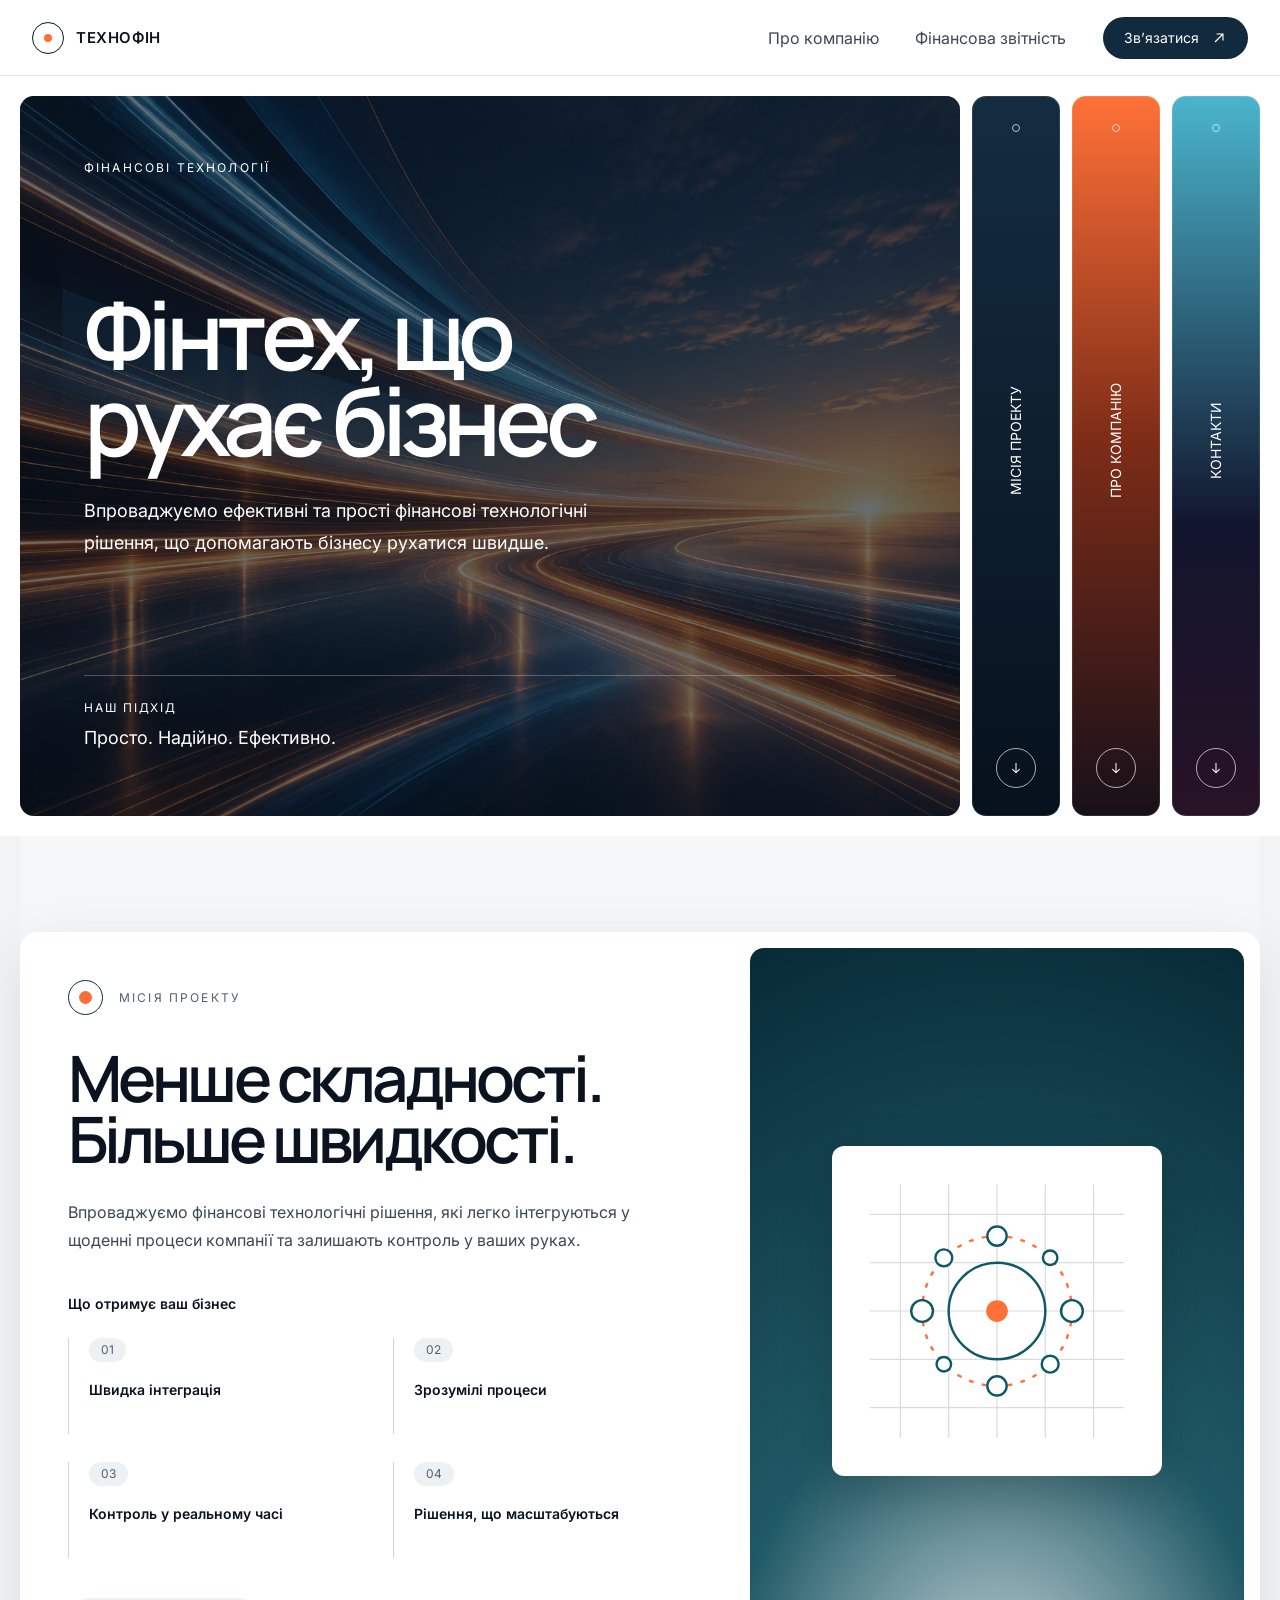
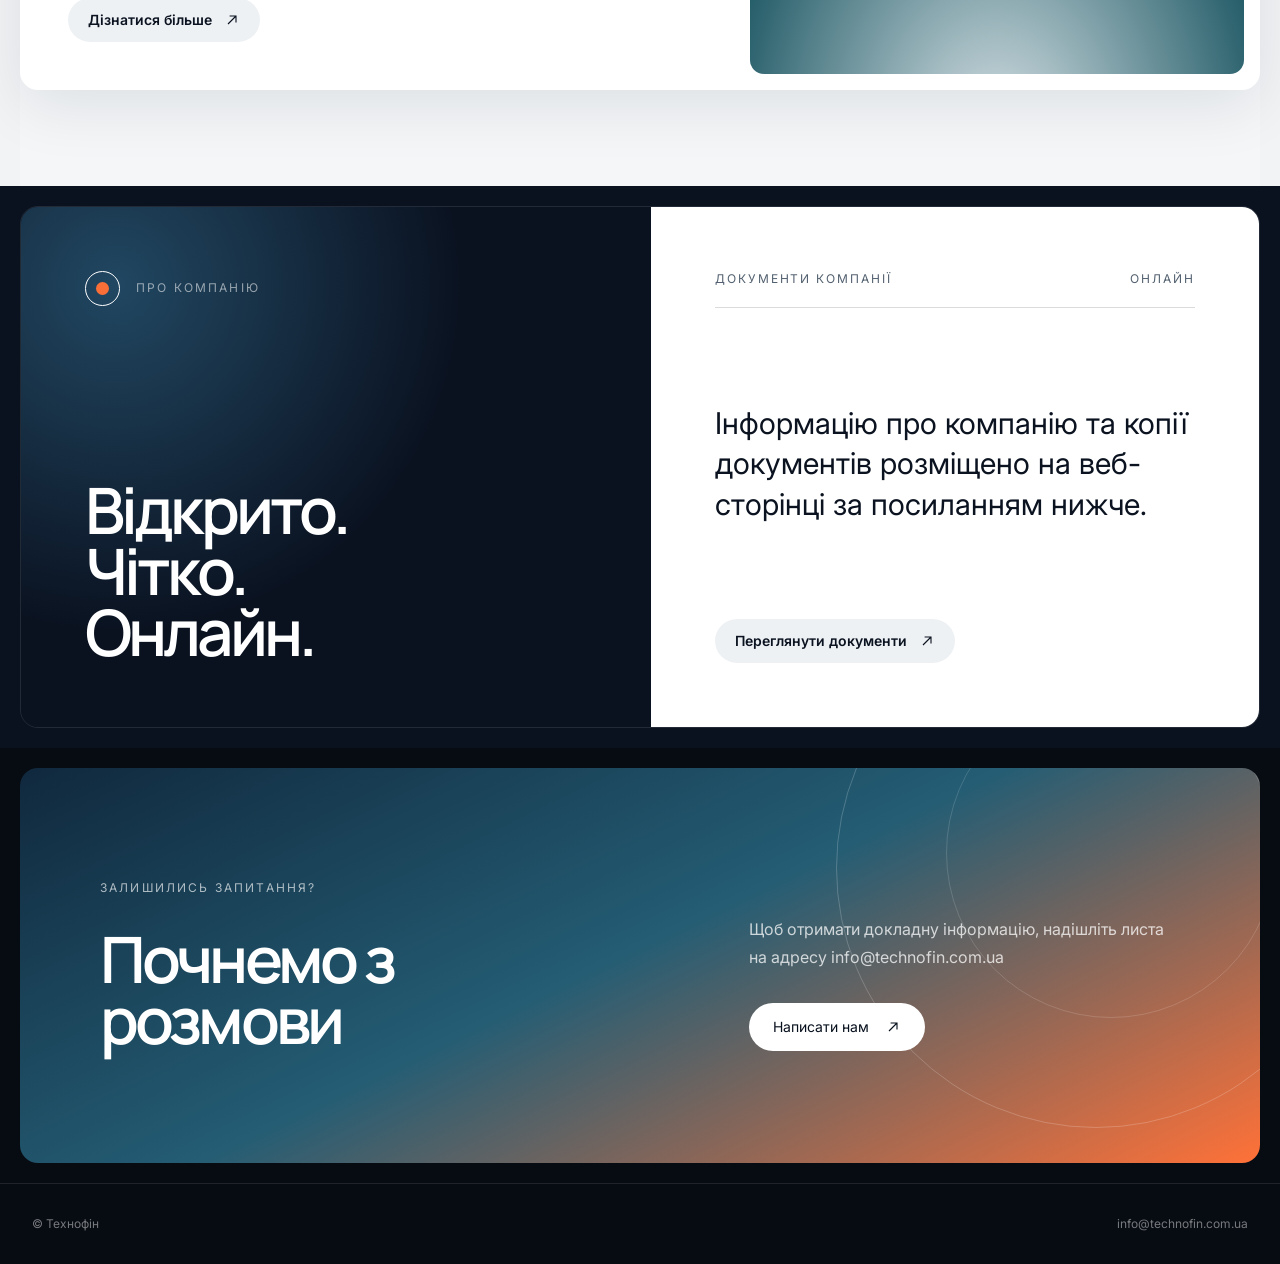
==== index.html @ 07f79537 "Nav links: dark navy and bold on hover without layout shift Co-Authored-By: Claude Opus 5.5 <noreply" ====
<!doctype html>
<html lang="uk">
<head>
<meta charset="utf-8">
<meta name="viewport" content="width=device-width, initial-scale=1">
<title>Технофін</title>
<link rel="preconnect" href="https://fonts.googleapis.com">
<link href="https://fonts.googleapis.com/css2?family=Inter:wght@400;600&family=Manrope:wght@600&display=swap" rel="stylesheet">
<link rel="stylesheet" href="styles.css?v=12">
</head>
<body>

<header class="header">
  <a class="logo" href="#"><img src="assets/logo-mark.svg" alt="">ТЕХНОФІН</a>
  <button class="burger" type="button" aria-label="Відкрити меню" aria-expanded="false" aria-controls="site-nav"><span></span><span></span><span></span></button>
  <nav class="nav" id="site-nav">
    <a href="about.html" data-text="Про компанію">Про компанію</a>
    <a href="reports.html" data-text="Фінансова звітність">Фінансова звітність</a>
    <a class="pill pill--dark" href="#contact">Зв’язатися <img src="assets/arrow-white.svg" alt=""></a>
  </nav>
</header>

<section class="hero">
  <div class="hero-card">
    <img src="assets/hero.png" alt="">
    <div class="hero-card__inner">
      <div class="eyebrow">Фінансові технології</div>
      <div>
        <h1>Фінтех, що<br>рухає бізнес</h1>
        <p class="lead">Впроваджуємо ефективні та прості фінансові технологічні рішення, що допомагають бізнесу рухатися швидше.</p>
      </div>
      <div class="hero-bottom">
        <div>
          <div class="eyebrow">Наш підхід</div>
          <div class="approach">Просто. Надійно. Ефективно.</div>
        </div>
      </div>
    </div>
  </div>
  <a class="rail rail--mission" href="#mission"><img class="ring" src="assets/ring.svg" alt=""><span class="label">МІСІЯ ПРОЕКТУ</span><span class="btn"><img src="assets/arrow-down.svg" alt=""></span></a>
  <a class="rail rail--company" href="#company"><img class="ring" src="assets/ring.svg" alt=""><span class="label">ПРО КОМПАНІЮ</span><span class="btn"><img src="assets/arrow-down.svg" alt=""></span></a>
  <a class="rail rail--contacts" href="#contact"><img class="ring" src="assets/ring.svg" alt=""><span class="label">КОНТАКТИ</span><span class="btn"><img src="assets/arrow-down.svg" alt=""></span></a>
</section>

<section class="mission" id="mission">
  <div class="mission__wrap">
    <div class="mission-card">
      <div class="mission-content">
        <div class="section-label"><img src="assets/label-mission.svg" alt=""><span class="eyebrow">Місія проекту</span></div>
        <h2 class="display">Менше складності.<br>Більше швидкості.</h2>
        <p class="text">Впроваджуємо фінансові технологічні рішення, які легко інтегруються у щоденні процеси компанії та залишають контроль у ваших руках.</p>
        <h3>Що отримує ваш бізнес</h3>
        <div class="benefits">
          <div class="feature"><span class="num">01</span><span class="title">Швидка інтеграція</span></div>
          <div class="feature"><span class="num">02</span><span class="title">Зрозумілі процеси</span></div>
          <div class="feature"><span class="num">03</span><span class="title">Контроль у реальному часі</span></div>
          <div class="feature"><span class="num">04</span><span class="title">Рішення, що масштабуються</span></div>
        </div>
        <a class="pill pill--soft" href="#company">Дізнатися більше <img src="assets/arrow-dark.svg" alt=""></a>
      </div>
      <div class="visual-wrap">
        <div class="visual"><div class="tile"><img src="assets/network.svg" alt=""></div></div>
      </div>
    </div>
  </div>
</section>

<section class="company" id="company">
  <div class="company__box">
    <div class="company__left">
      <div class="section-label"><img src="assets/label-company.svg" alt=""><span class="eyebrow">Про компанію</span></div>
      <h2 class="display">Відкрито.<br>Чітко.<br>Онлайн.</h2>
    </div>
    <div class="company__right">
      <div class="docs-header eyebrow"><span>Документи компанії</span><span>Онлайн</span></div>
      <p class="big">Інформацію про компанію та копії документів розміщено на веб-сторінці за посиланням нижче.</p>
      <a class="pill pill--soft" href="about.html" style="align-self:flex-start">Переглянути документи <img src="assets/arrow-dark.svg" alt=""></a>
    </div>
  </div>
</section>

<section class="contact" id="contact">
  <div class="contact-card">
    <img class="circle circle--520" src="assets/circle-520.svg" alt="">
    <img class="circle circle--330" src="assets/circle-330.svg" alt="">
    <div class="contact-left">
      <div class="eyebrow">Залишились запитання?</div>
      <h2 class="display">Почнемо з<br>розмови</h2>
    </div>
    <div class="contact-right">
      <p>Щоб отримати докладну інформацію, надішліть листа на адресу info@technofin.com.ua</p>
      <a class="pill" href="mailto:info@technofin.com.ua">Написати нам <img src="assets/arrow-light.svg" alt=""></a>
    </div>
  </div>
</section>

<footer class="footer">
  <span>© Технофін</span>
  <a href="mailto:info@technofin.com.ua">info@technofin.com.ua</a>
</footer>

<script src="to-top.js?v=2"></script>
<script src="menu.js"></script>
</body>
</html>
---- styles.css ----
:root {
    --ink: #0b1320;
    --ink-deep: #07101d;
    --muted: #52606f;
    --body: #3d4855;
    --soft: #eef1f4;
    --navy: #122a3d;
  }
  * { box-sizing: border-box; margin: 0; padding: 0; }
  html { scroll-behavior: smooth; }
  @media (prefers-reduced-motion: reduce) { html { scroll-behavior: auto; } }
  body { font-family: 'Inter', sans-serif; color: var(--ink); background: #fff; }
  a { color: inherit; text-decoration: none; }
  img { display: block; }

  .eyebrow { font-size: 12px; line-height: 16px; letter-spacing: 2.16px; text-transform: uppercase; }
  .display { font-family: 'Manrope', sans-serif; font-weight: 600; font-size: 64px; line-height: .96; letter-spacing: -3.84px; }

  /* Pill buttons */
  .pill { display: inline-flex; align-items: center; gap: 16px; padding: 14px 24px; border-radius: 999px; background: #fff; color: var(--ink-deep); font-size: 14px; line-height: 20px; white-space: nowrap; border: 0; cursor: pointer; }
  .pill img { width: 16px; height: 16px; }
  .pill--soft { background: var(--soft); color: var(--ink); font-weight: 600; gap: 12px; padding: 12px 20px; }
  .pill--dark { background: var(--navy); color: #fff; gap: 12px; padding: 10px 20px; border: 1px solid rgba(11,19,32,.2); }

  /* Однакова hover-анімація для всіх кнопок */
  .pill { transition: transform .3s cubic-bezier(.2,.8,.2,1), box-shadow .3s; }
  .pill img { transition: transform .3s cubic-bezier(.2,.8,.2,1); }
  .pill:hover { transform: translateY(-2px); box-shadow: 0 10px 24px rgba(18,42,61,.22); }
  .pill:hover img { transform: translate(3px, -3px); }
  @media (prefers-reduced-motion: reduce) { .pill, .pill img { transition: none; } .pill:hover, .pill:hover img { transform: none; } }

  /* Header */
  .header { height: 76px; display: flex; align-items: center; justify-content: space-between; padding: 0 32px; border-bottom: 1px solid rgba(11,19,32,.1); }
  .logo { display: flex; align-items: center; gap: 12px; font-weight: 600; font-size: 15px; letter-spacing: .6px; }
  .logo img { width: 32px; height: 32px; }
  .nav { display: flex; align-items: center; gap: 32px; font-size: 14px; }
  .header { position: relative; }
  .burger { display: none; width: 44px; height: 44px; margin-right: -10px; border: 0; background: none; cursor: pointer;
    flex-direction: column; align-items: center; justify-content: center; gap: 5px; }
  .burger span { display: block; width: 22px; height: 2px; border-radius: 2px; background: var(--ink); transition: transform .25s, opacity .2s; }
  .header.is-open .burger span:nth-child(1) { transform: translateY(7px) rotate(45deg); }
  .header.is-open .burger span:nth-child(2) { opacity: 0; }
  .header.is-open .burger span:nth-child(3) { transform: translateY(-7px) rotate(-45deg); }
  .nav > a:not(.pill) { font-size: 16px; line-height: 28px; color: var(--body); transition: color .2s; }
  .nav > a:not(.pill):hover { color: var(--navy); font-weight: 600; }
  /* Резервуємо ширину жирного тексту, щоб меню не «стрибало» при наведенні */
  .nav > a[data-text] { display: inline-flex; flex-direction: column; }
  .nav > a[data-text]::after { content: attr(data-text); font-weight: 600; height: 0; overflow: hidden; visibility: hidden; pointer-events: none; }

  /* Hero */
  .hero { display: flex; gap: 12px; padding: 20px; }
  .hero-card { position: relative; flex: 1; height: 720px; border-radius: 14px; overflow: hidden; color: #fff; }
  .hero-card > img { position: absolute; inset: 0; width: 100%; height: 100%; object-fit: cover; }
  .hero-card__inner { position: relative; height: 100%; background: rgba(7,16,29,.6); padding: 64px; display: flex; flex-direction: column; justify-content: space-between; }
  .hero h1 { font-family: 'Manrope', sans-serif; font-weight: 600; font-size: 95px; line-height: .9; letter-spacing: -6.175px; max-width: 780px; margin-bottom: 32px; }
  .hero p.lead { font-size: 18px; line-height: 32px; max-width: 576px; }
  .hero-bottom { display: flex; justify-content: space-between; align-items: flex-end; border-top: 1px solid rgba(255,255,255,.25); padding-top: 24px; }
  .hero-bottom .eyebrow { letter-spacing: 1.92px; margin-bottom: 8px; }
  .hero-bottom .approach { font-size: 18px; line-height: 28px; }

  .rail { width: 88px; height: 720px; flex-shrink: 0; border-radius: 14px; box-shadow: inset 0 0 0 1px rgba(255,255,255,.1); display: flex; flex-direction: column; align-items: center; justify-content: space-between; padding: 28px 0; color: #fff; }
  .rail .ring { width: 8px; height: 8px; }
  .rail .label { writing-mode: vertical-rl; transform: rotate(180deg); font-size: 14px; line-height: 20px; white-space: nowrap; }
  .rail .btn { width: 40px; height: 40px; border-radius: 20px; border: 1px solid rgba(255,255,255,.65); display: flex; align-items: center; justify-content: center; transition: background .3s, border-color .3s, transform .3s; }
  .rail .btn img { width: 16px; height: 16px; transition: filter .3s; }

  /* Rail hover animation */
  .rail { position: relative; overflow: hidden; isolation: isolate;
    transition: transform .4s cubic-bezier(.2,.8,.2,1), box-shadow .4s; }
  .rail::before { content: ""; position: absolute; inset: -40% 0 auto; height: 40%; z-index: -1; pointer-events: none;
    background: linear-gradient(to bottom, transparent, rgba(255,255,255,.18), transparent);
    transform: translateY(0); opacity: 0; }
  .rail .ring { border-radius: 50%; transition: transform .4s, box-shadow .4s; }
  .rail .label { transition: letter-spacing .4s; }
  .rail:hover { transform: translateY(-6px); box-shadow: inset 0 0 0 1px rgba(255,255,255,.25), 0 20px 40px rgba(7,16,29,.25); }
  .rail:hover::before { animation: rail-sheen 1.1s ease-out; }
  .rail:hover .ring { transform: scale(1.4); box-shadow: 0 0 0 4px rgba(255,255,255,.15), 0 0 12px rgba(255,255,255,.6); }
  .rail:hover .label { letter-spacing: 1.2px; }
  .rail:hover .btn { background: #fff; border-color: #fff; transform: scale(1.08); }
  .rail:hover .btn img { filter: invert(1); animation: rail-arrow .9s ease-in-out infinite; }
  @keyframes rail-sheen { 0% { opacity: 1; transform: translateY(0); } 100% { opacity: 0; transform: translateY(350%); } }
  @keyframes rail-arrow { 0%, 100% { transform: translateY(0); } 50% { transform: translateY(3px); } }
  @media (prefers-reduced-motion: reduce) {
    .rail, .rail * { transition: none !important; animation: none !important; }
    .rail:hover { transform: none; }
  }
  .rail--mission { background: linear-gradient(to bottom, #142d40, #07101d); }
  .rail--company { background: linear-gradient(to bottom, #ff7138, #7d2c17 48%, #171019); }
  .rail--contacts { background: linear-gradient(to bottom, #4ab5cd, #11152d 60%, #281226); }

  /* Mission */
  .mission { background: #f1f3f5; padding: 0 20px; }
  .mission__wrap { background: #f4f6f8; padding: 96px 0; }
  .mission-card { display: flex; background: #fff; border-radius: 18px; box-shadow: 0 18px 60px rgba(11,19,32,.09); overflow: hidden; }
  .mission-content { width: 714px; flex-shrink: 0; padding: 48px; }
  .section-label { display: flex; align-items: center; gap: 16px; color: var(--muted); }
  .section-label img { width: 35px; height: 35px; }
  .mission-content .display { margin-top: 32px; max-width: 618px; }
  .mission-content .text { margin-top: 28px; max-width: 618px; font-size: 16px; line-height: 28px; color: var(--body); }
  .mission-content h3 { margin-top: 40px; font-size: 14px; line-height: 20px; font-weight: 600; }
  .benefits { margin-top: 24px; display: grid; grid-template-columns: repeat(2, 293px); gap: 28px 32px; }
  .feature { border-left: 1px solid rgba(11,19,32,.18); padding-left: 20px; min-height: 96px; display: flex; flex-direction: column; gap: 16px; align-items: flex-start; }
  .feature .num { background: var(--soft); border-radius: 999px; padding: 4px 12px; font-size: 12px; line-height: 16px; color: var(--muted); }
  .feature .title { font-size: 14px; line-height: 24px; font-weight: 600; max-width: 220px; }
  .mission-content .pill { margin-top: 40px; }
  .visual-wrap { flex: 1; padding: 16px; display: flex; }
  .visual { flex: 1; min-height: 560px; border-radius: 14px; display: flex; align-items: center; justify-content: center;
    background: radial-gradient(ellipse 132% 119% at 50% 110%, #d9e3e7 0%, #abc1c7 10.75%, #7c9ea6 21.5%, #4e7c86 32.25%, #366a75 37.6%, #1f5965 43%, #13424e 71.5%, #072b36 100%); }
  .tile { width: 330px; height: 330px; padding: 20px; background: #fff; border-radius: 12px; box-shadow: 0 18px 50px rgba(1,18,24,.22); }
  .tile img { width: 290px; height: 290px; }

  /* Company */
  .company { background: #0a1220; padding: 20px; }
  .company__box { display: flex; border: 1px solid rgba(255,255,255,.1); border-radius: 18px; overflow: hidden; }
  .company__left { width: 630px; flex-shrink: 0; height: 520px; padding: 64px; display: flex; flex-direction: column; justify-content: space-between; color: #fff;
    background: radial-gradient(circle 693px at 15% 15%, #214762 0%, #162d41 25%, #101f31 37.5%, #0a1220 50%); }
  .company__left .section-label { color: rgba(255,255,255,.55); }
  .company__right { flex: 1; background: #fff; padding: 64px; display: flex; flex-direction: column; justify-content: space-between; }
  .docs-header { display: flex; justify-content: space-between; padding-bottom: 20px; border-bottom: 1px solid rgba(11,19,32,.15); color: var(--muted); letter-spacing: 1.92px; }
  .company__right p.big { font-size: 30px; line-height: 1.35; max-width: 576px; }
  .docs-link { align-self: flex-start; display: inline-flex; align-items: center; gap: 16px; padding-bottom: 8px; border-bottom: 1px solid var(--ink); font-size: 14px; line-height: 20px; }
  .docs-link img { width: 16px; height: 16px; transition: transform .15s; }
  .docs-link:hover img { transform: translate(2px,-2px); }

  /* Contact */
  .contact { background: #070b12; padding: 20px; }
  .contact-card { position: relative; overflow: hidden; display: flex; gap: 48px; align-items: flex-end; padding: 112px 80px; border-radius: 18px; color: #fff;
    background: linear-gradient(154deg, #10283d 0%, #245d74 48%, #ff7138 100%); }
  .contact-card .circle { position: absolute; pointer-events: none; }
  .circle--520 { width: 520px; height: 520px; right: -96px; top: -160px; }
  .circle--330 { width: 330px; height: 330px; right: -16px; top: -80px; }
  .contact-left { position: relative; flex: 1; display: flex; flex-direction: column; gap: 32px; }
  .contact-left .eyebrow { color: rgba(255,255,255,.65); }
  .contact-right { position: relative; width: 431px; flex-shrink: 0; display: flex; flex-direction: column; gap: 32px; align-items: flex-start; }
  .contact-right p { font-size: 16px; line-height: 28px; color: rgba(255,255,255,.75); }

  /* Footer */
  .footer { background: #070b12; border-top: 1px solid rgba(255,255,255,.1); padding: 32px; display: flex; justify-content: space-between; font-size: 12px; line-height: 16px; color: rgba(255,255,255,.45); }

  /* ---------- Tablet (≤1200px) ---------- */
  @media (max-width: 1200px) {
    .hero h1 { font-size: clamp(48px, 7.5vw, 95px); letter-spacing: -0.065em; }
    .mission-content { width: 55%; }
    .benefits { grid-template-columns: repeat(2, minmax(0, 1fr)); }
    .company__left { width: 45%; }
    .company__right p.big { font-size: 24px; }
    .contact-card { padding: 80px 48px; }
    .contact-right { width: 360px; }
  }

  /* ---------- Small tablet (≤900px) ---------- */
  @media (max-width: 900px) {
    .display { font-size: 48px; letter-spacing: -2.4px; }
    .hero { flex-wrap: wrap; }
    .hero-card { flex-basis: 100%; height: auto; min-height: 600px; }
    .hero-card__inner { padding: 40px; gap: 48px; }
    /* Rails become horizontal tabs under the hero */
    .rail { flex: 1; width: auto; height: 72px; flex-direction: row; padding: 0 20px; }
    .rail .label { writing-mode: horizontal-tb; transform: none; }
    .rail .ring { display: none; }
    .mission-card { flex-direction: column; }
    .mission-content { width: 100%; }
    .visual { min-height: 420px; }
    .company__box { flex-direction: column; }
    .company__left { width: 100%; height: auto; min-height: 360px; padding: 40px; gap: 64px; }
    .company__right { padding: 40px; gap: 40px; }
    .contact-card { flex-direction: column; align-items: flex-start; }
    .contact-right { width: 100%; }
  }

  /* ---------- Phone (≤600px) ---------- */
  @media (max-width: 600px) {
    .header { height: 64px; padding: 0 16px; }

    /* Бургер-меню */
    .burger { display: flex; }
    .nav { position: absolute; top: 100%; left: 0; right: 0; z-index: 60;
      flex-direction: column; align-items: stretch; gap: 0; padding: 8px 16px 20px;
      background: #fff; border-bottom: 1px solid rgba(11,19,32,.1); box-shadow: 0 18px 40px rgba(11,19,32,.12);
      opacity: 0; transform: translateY(-8px); visibility: hidden; pointer-events: none;
      transition: opacity .25s, transform .25s, visibility 0s .25s; }
    .header.is-open .nav { opacity: 1; transform: none; visibility: visible; pointer-events: auto; transition: opacity .25s, transform .25s; }
    .nav > a:not(.pill) { padding: 14px 0; border-bottom: 1px solid rgba(11,19,32,.08); }
    .nav > a.is-active { font-weight: 600; }
    .nav .pill--dark { margin-top: 16px; justify-content: center; padding: 14px 20px; }

    .hero { padding: 12px; gap: 8px; }
    .hero-card { min-height: 560px; }
    .hero-card__inner { padding: 24px; }
    .hero h1 { font-size: 44px; letter-spacing: -2.4px; margin-bottom: 20px; }
    .hero p.lead { font-size: 16px; line-height: 26px; }
    .hero-bottom { flex-direction: column; align-items: flex-start; gap: 20px; }
    .rail { flex-basis: 100%; height: 56px; }
    .rail .btn { width: 32px; height: 32px; }

    .display { font-size: 36px; letter-spacing: -1.6px; }
    .mission { padding: 0 12px; }
    .mission__wrap { padding: 48px 0; }
    .mission-content { padding: 24px; }
    .mission-content .display { margin-top: 24px; }
    .benefits { grid-template-columns: 1fr; gap: 20px; }
    .feature { min-height: 0; }
    .visual-wrap { padding: 12px; }
    .visual { min-height: 320px; }
    .tile { width: 240px; height: 240px; padding: 14px; }
    .tile img { width: 212px; height: 212px; }

    .company, .contact { padding: 12px; }
    .company__left { padding: 24px; min-height: 280px; }
    .company__right { padding: 24px; }
    .company__right p.big { font-size: 20px; }
    .docs-header { letter-spacing: 1.2px; }

    .contact-card { padding: 48px 24px; gap: 32px; }
    .circle--520 { width: 320px; height: 320px; right: -120px; top: -120px; }
    .circle--330 { width: 200px; height: 200px; right: -60px; top: -60px; }

    .footer { padding: 24px 16px; flex-direction: column; gap: 8px; }
  }

  /* Кнопка «Вгору» */
  .to-top { position: fixed; right: 32px; bottom: 96px; z-index: 50; width: 52px; height: 52px; border-radius: 50%; border: 0; cursor: pointer;
    background: #fff; display: flex; align-items: center; justify-content: center;
    box-shadow: 0 10px 24px rgba(7,16,29,.25);
    opacity: 0; transform: translateY(16px); pointer-events: none;
    transition: opacity .3s, transform .3s cubic-bezier(.2,.8,.2,1), box-shadow .3s; }
  .to-top img { width: 18px; height: 18px; transform: rotate(180deg); filter: invert(1); transition: transform .3s cubic-bezier(.2,.8,.2,1); }
  .to-top.is-visible { opacity: 1; transform: translateY(0); pointer-events: auto; }
  .to-top.is-visible:hover { transform: translateY(-2px); box-shadow: 0 14px 30px rgba(7,16,29,.32); }
  .to-top:hover img { transform: rotate(180deg) translateY(3px); }
  @media (max-width: 600px) { .to-top { right: 16px; bottom: 112px; width: 46px; height: 46px; } }
  @media (prefers-reduced-motion: reduce) { .to-top, .to-top img { transition: none; } }
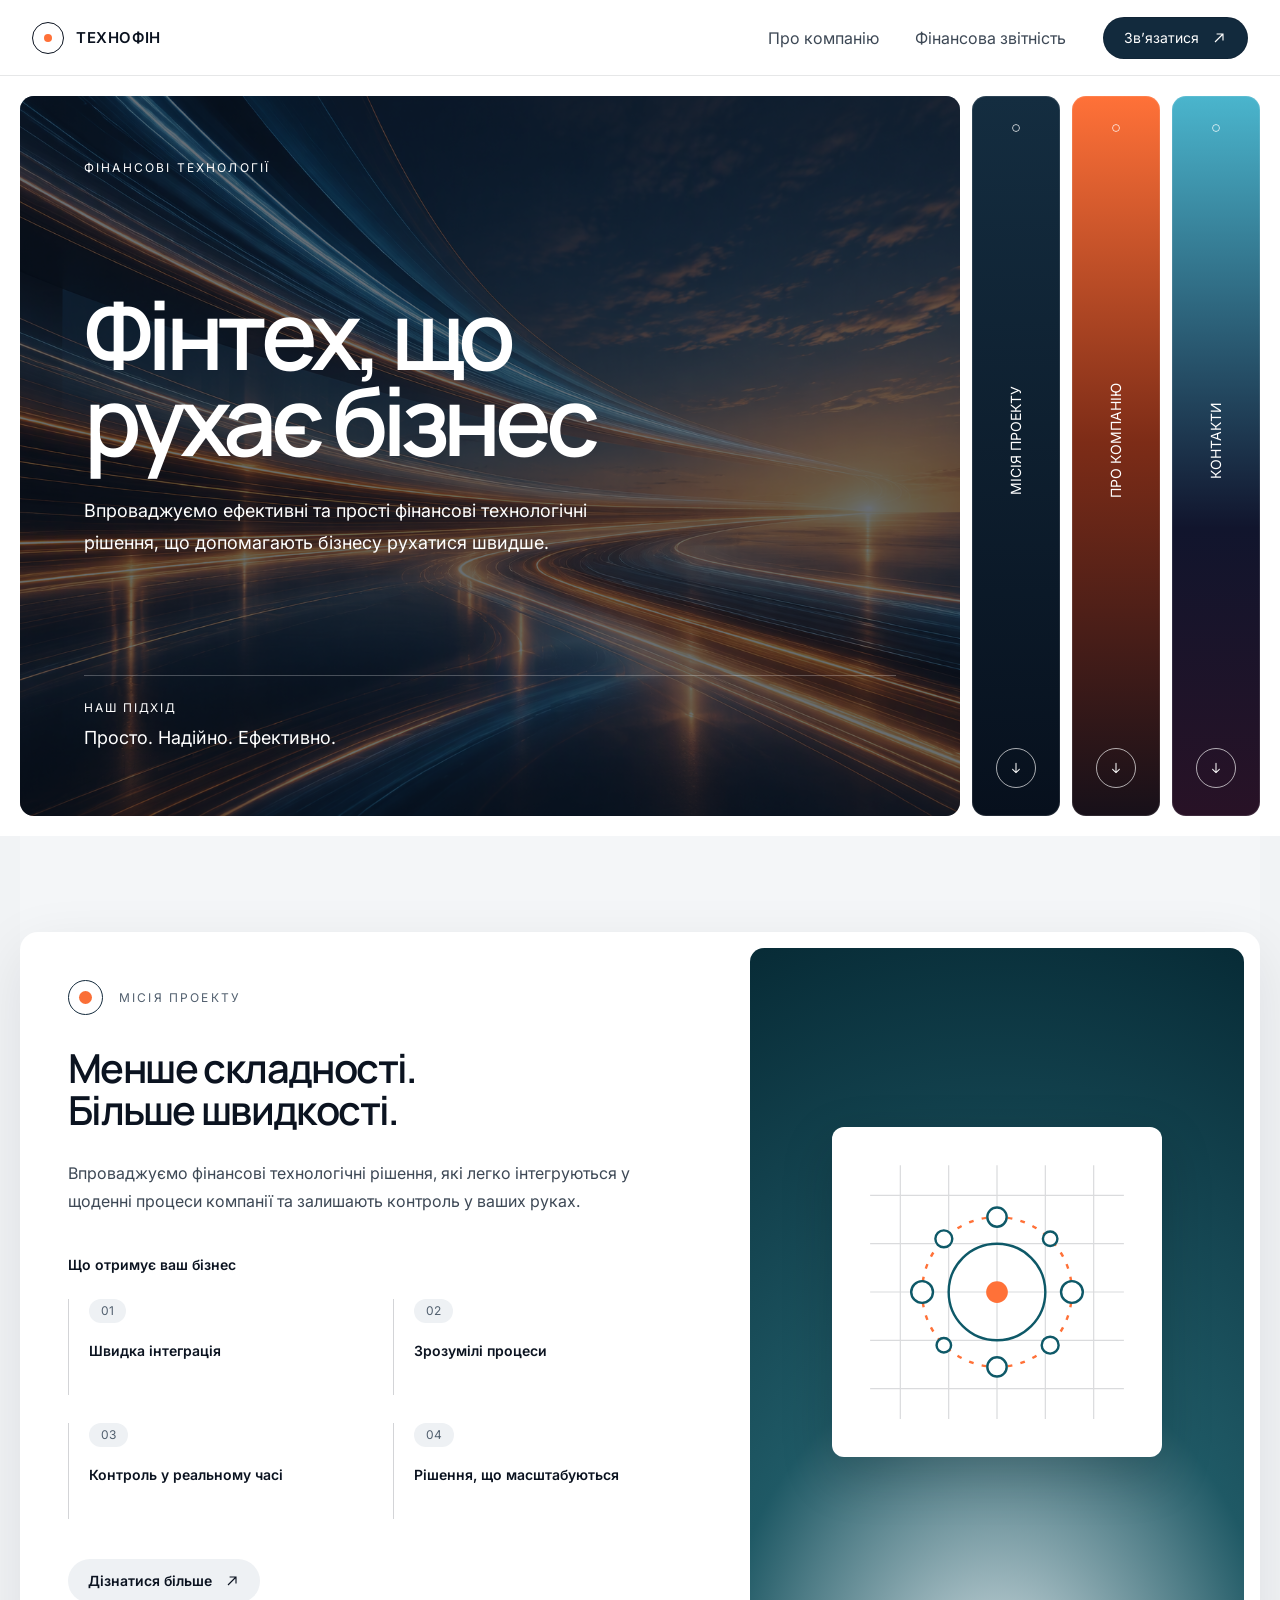
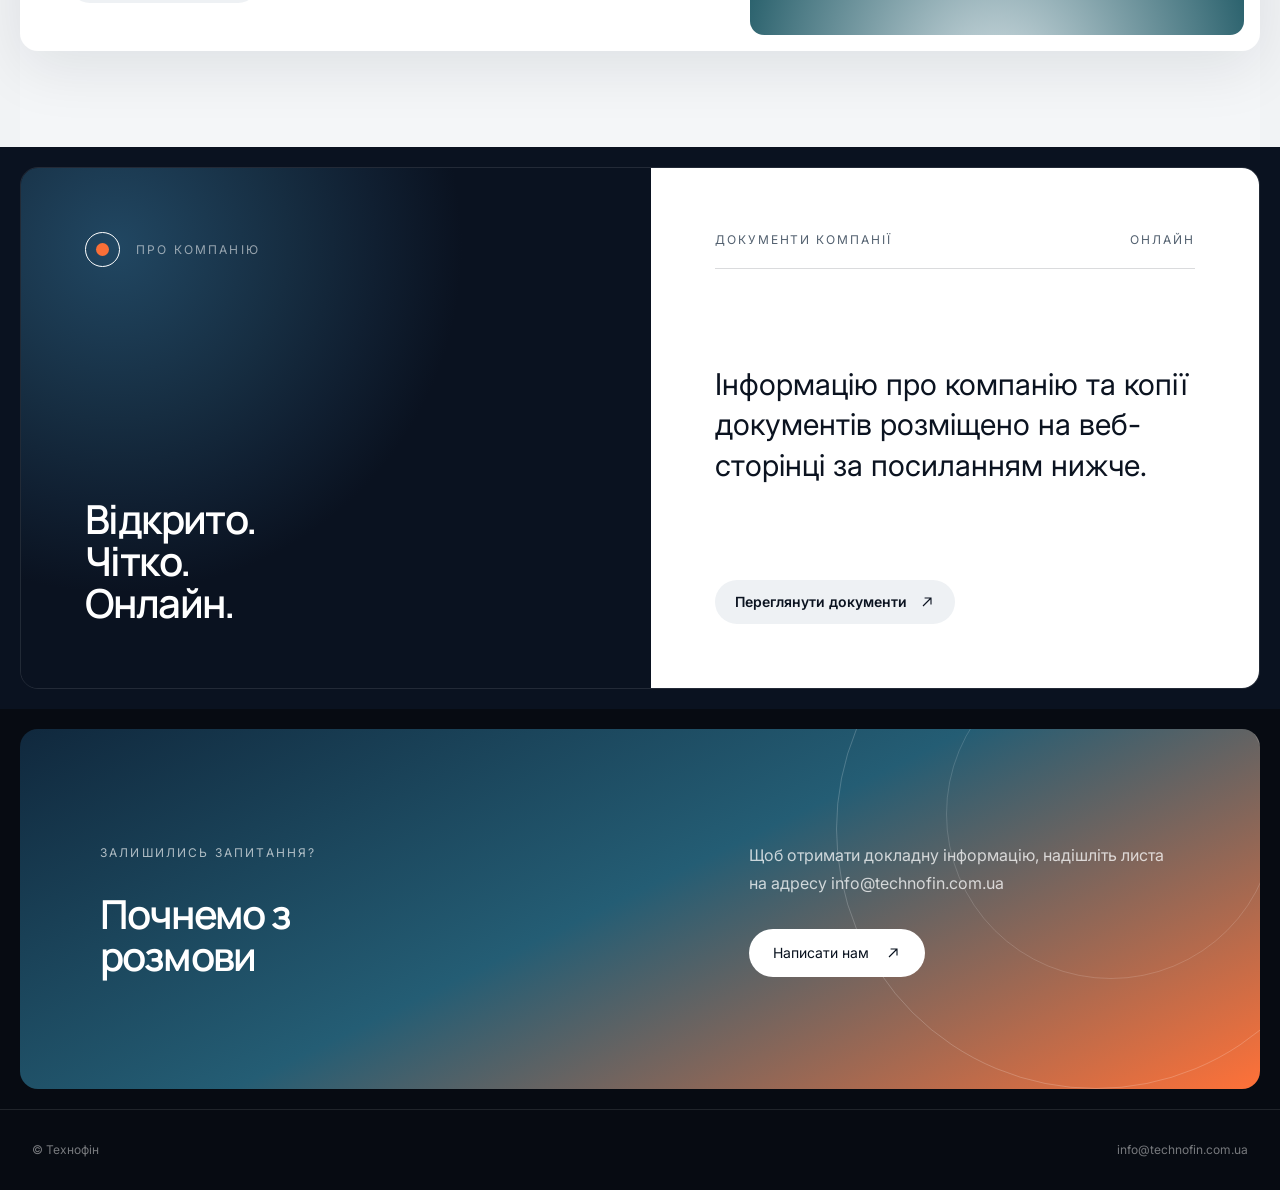
==== commit 472cbd52: "Match secondary headings to About section heading size Co-Authored-By: Claude Opus 5.5 <noreply@anth" ====
--- a/index.html
+++ b/index.html
@@ -6,7 +6,7 @@
 <title>Технофін</title>
 <link rel="preconnect" href="https://fonts.googleapis.com">
 <link href="https://fonts.googleapis.com/css2?family=Inter:wght@400;600&family=Manrope:wght@600&display=swap" rel="stylesheet">
-<link rel="stylesheet" href="styles.css?v=12">
+<link rel="stylesheet" href="styles.css?v=14">
 </head>
 <body>
 
@@ -74,7 +74,7 @@
     <div class="company__right">
       <div class="docs-header eyebrow"><span>Документи компанії</span><span>Онлайн</span></div>
       <p class="big">Інформацію про компанію та копії документів розміщено на веб-сторінці за посиланням нижче.</p>
-      <a class="pill pill--soft" href="about.html" style="align-self:flex-start">Переглянути документи <img src="assets/arrow-dark.svg" alt=""></a>
+      <a class="pill pill--soft" href="about.html#docs" style="align-self:flex-start">Переглянути документи <img src="assets/arrow-dark.svg" alt=""></a>
     </div>
   </div>
 </section>
--- a/styles.css
+++ b/styles.css
@@ -14,7 +14,7 @@
   img { display: block; }
 
   .eyebrow { font-size: 12px; line-height: 16px; letter-spacing: 2.16px; text-transform: uppercase; }
-  .display { font-family: 'Manrope', sans-serif; font-weight: 600; font-size: 64px; line-height: .96; letter-spacing: -3.84px; }
+  .display { font-family: 'Manrope', sans-serif; font-weight: 600; font-size: 40px; line-height: 1.05; letter-spacing: -1.6px; }
 
   /* Pill buttons */
   .pill { display: inline-flex; align-items: center; gap: 16px; padding: 14px 24px; border-radius: 999px; background: #fff; color: var(--ink-deep); font-size: 14px; line-height: 20px; white-space: nowrap; border: 0; cursor: pointer; }
@@ -41,7 +41,7 @@
   .header.is-open .burger span:nth-child(1) { transform: translateY(7px) rotate(45deg); }
   .header.is-open .burger span:nth-child(2) { opacity: 0; }
   .header.is-open .burger span:nth-child(3) { transform: translateY(-7px) rotate(-45deg); }
-  .nav > a:not(.pill) { font-size: 16px; line-height: 28px; color: var(--body); transition: color .2s; }
+  .nav > a:not(.pill) { font-size: 16px; line-height: 28px; color: var(--body); white-space: nowrap; transition: color .2s; }
   .nav > a:not(.pill):hover { color: var(--navy); font-weight: 600; }
   /* Резервуємо ширину жирного тексту, щоб меню не «стрибало» при наведенні */
   .nav > a[data-text] { display: inline-flex; flex-direction: column; }
@@ -150,7 +150,7 @@
 
   /* ---------- Small tablet (≤900px) ---------- */
   @media (max-width: 900px) {
-    .display { font-size: 48px; letter-spacing: -2.4px; }
+    .display { font-size: 40px; letter-spacing: -1.6px; }
     .hero { flex-wrap: wrap; }
     .hero-card { flex-basis: 100%; height: auto; min-height: 600px; }
     .hero-card__inner { padding: 40px; gap: 48px; }
@@ -168,10 +168,8 @@
     .contact-right { width: 100%; }
   }
 
-  /* ---------- Phone (≤600px) ---------- */
-  @media (max-width: 600px) {
-    .header { height: 64px; padding: 0 16px; }
-
+  /* ---------- Бургер-меню (≤900px) ---------- */
+  @media (max-width: 900px) {
     /* Бургер-меню */
     .burger { display: flex; }
     .nav { position: absolute; top: 100%; left: 0; right: 0; z-index: 60;
@@ -183,6 +181,12 @@
     .nav > a:not(.pill) { padding: 14px 0; border-bottom: 1px solid rgba(11,19,32,.08); }
     .nav > a.is-active { font-weight: 600; }
     .nav .pill--dark { margin-top: 16px; justify-content: center; padding: 14px 20px; }
+  }
+
+  /* ---------- Phone (≤600px) ---------- */
+  @media (max-width: 600px) {
+    .header { height: 64px; padding: 0 16px; }
+
 
     .hero { padding: 12px; gap: 8px; }
     .hero-card { min-height: 560px; }
@@ -193,7 +197,7 @@
     .rail { flex-basis: 100%; height: 56px; }
     .rail .btn { width: 32px; height: 32px; }
 
-    .display { font-size: 36px; letter-spacing: -1.6px; }
+    .display { font-size: 28px; letter-spacing: -1px; }
     .mission { padding: 0 12px; }
     .mission__wrap { padding: 48px 0; }
     .mission-content { padding: 24px; }
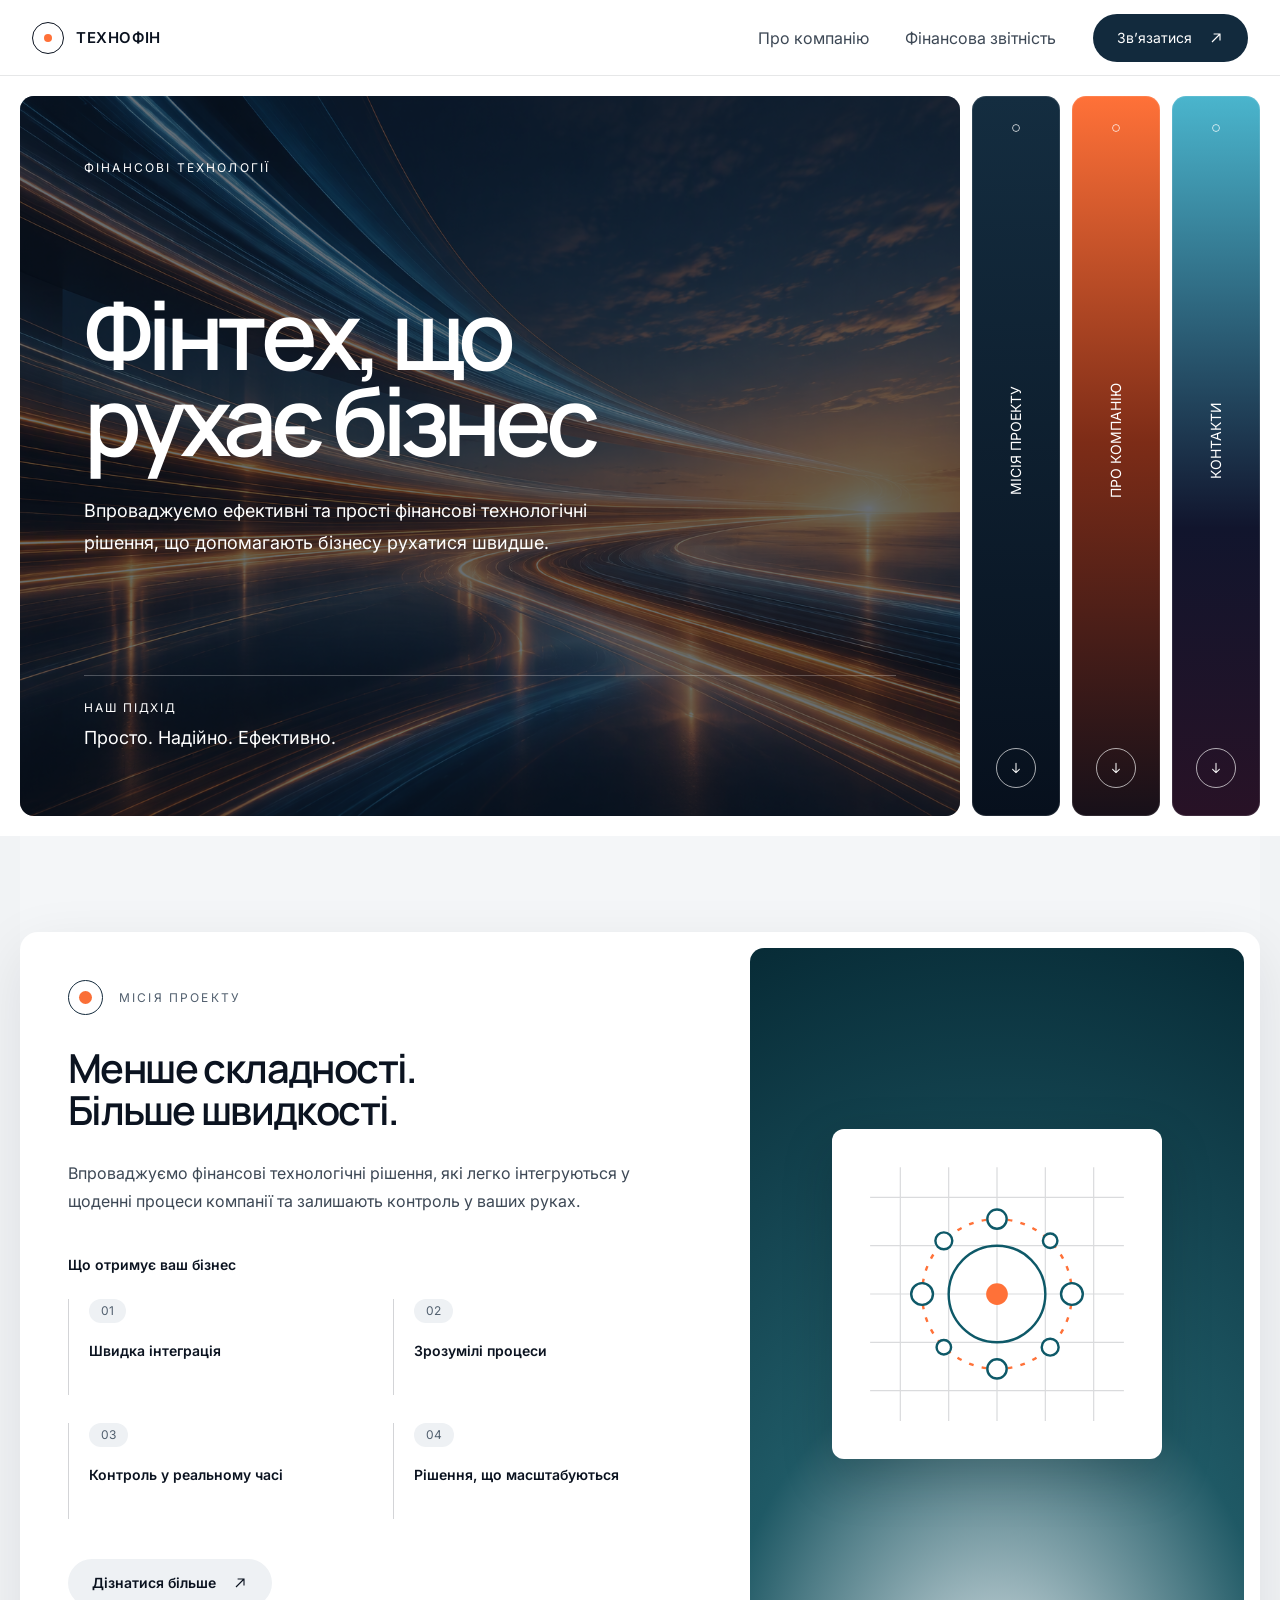
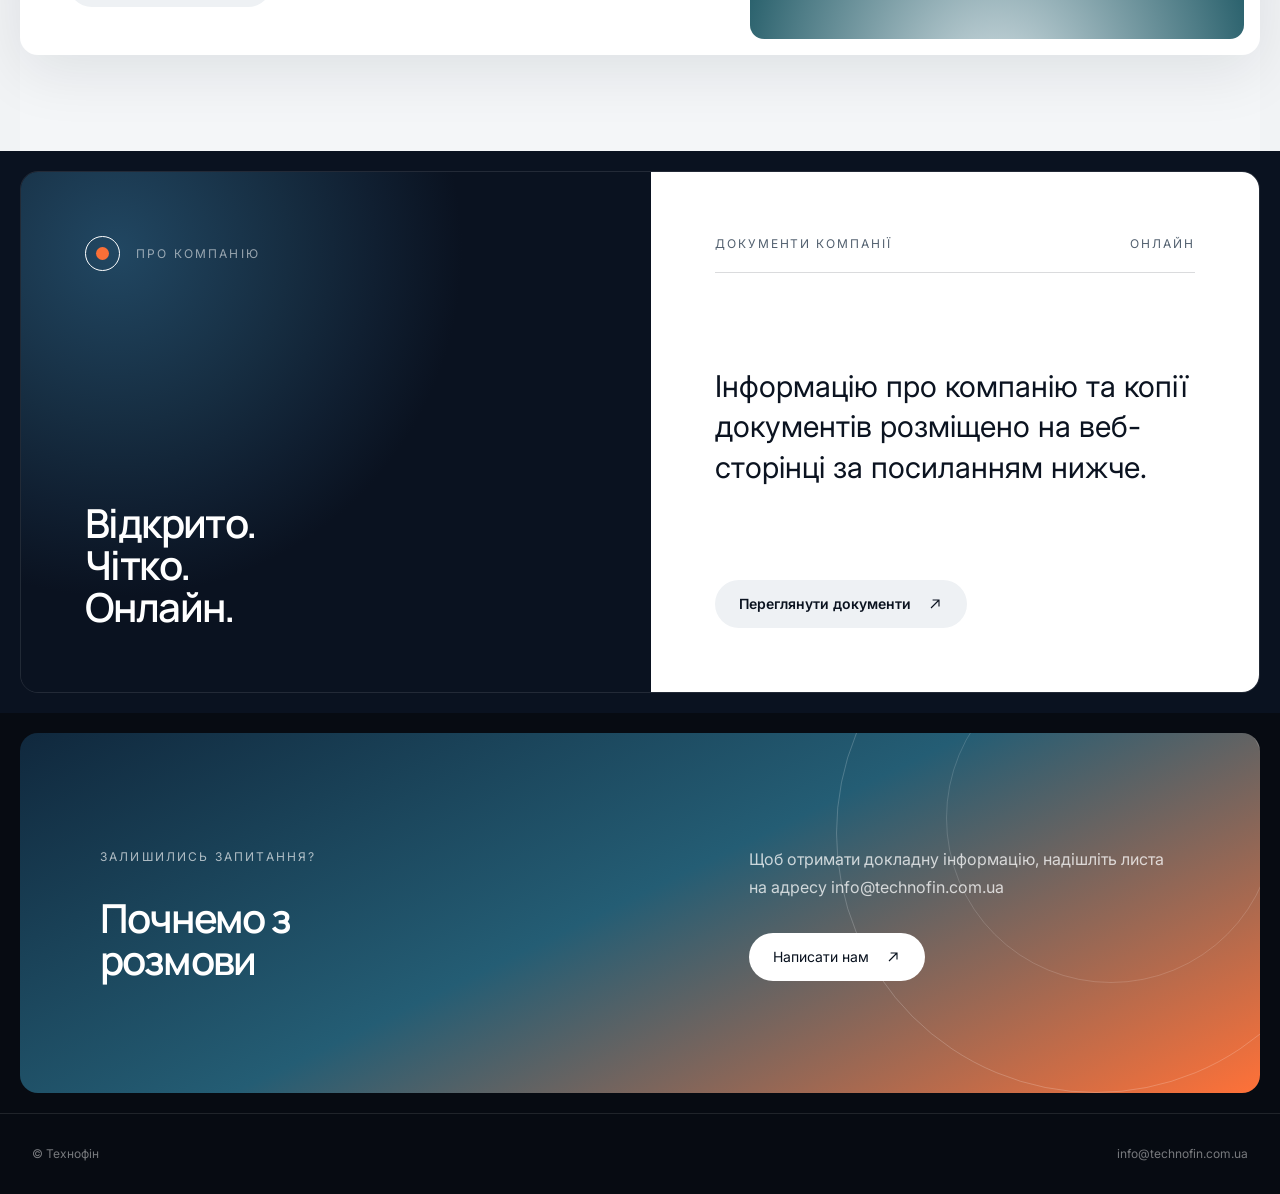
==== commit c185d299: "Make all pill buttons the same size Co-Authored-By: Claude Opus 5.5 <noreply@anthropic.com>" ====
--- a/index.html
+++ b/index.html
@@ -6,7 +6,7 @@
 <title>Технофін</title>
 <link rel="preconnect" href="https://fonts.googleapis.com">
 <link href="https://fonts.googleapis.com/css2?family=Inter:wght@400;600&family=Manrope:wght@600&display=swap" rel="stylesheet">
-<link rel="stylesheet" href="styles.css?v=14">
+<link rel="stylesheet" href="styles.css?v=15">
 </head>
 <body>
 
--- a/styles.css
+++ b/styles.css
@@ -19,8 +19,8 @@
   /* Pill buttons */
   .pill { display: inline-flex; align-items: center; gap: 16px; padding: 14px 24px; border-radius: 999px; background: #fff; color: var(--ink-deep); font-size: 14px; line-height: 20px; white-space: nowrap; border: 0; cursor: pointer; }
   .pill img { width: 16px; height: 16px; }
-  .pill--soft { background: var(--soft); color: var(--ink); font-weight: 600; gap: 12px; padding: 12px 20px; }
-  .pill--dark { background: var(--navy); color: #fff; gap: 12px; padding: 10px 20px; border: 1px solid rgba(11,19,32,.2); }
+  .pill--soft { background: var(--soft); color: var(--ink); font-weight: 600; }
+  .pill--dark { background: var(--navy); color: #fff; }
 
   /* Однакова hover-анімація для всіх кнопок */
   .pill { transition: transform .3s cubic-bezier(.2,.8,.2,1), box-shadow .3s; }
@@ -180,7 +180,7 @@
     .header.is-open .nav { opacity: 1; transform: none; visibility: visible; pointer-events: auto; transition: opacity .25s, transform .25s; }
     .nav > a:not(.pill) { padding: 14px 0; border-bottom: 1px solid rgba(11,19,32,.08); }
     .nav > a.is-active { font-weight: 600; }
-    .nav .pill--dark { margin-top: 16px; justify-content: center; padding: 14px 20px; }
+    .nav .pill--dark { margin-top: 16px; justify-content: center; }
   }
 
   /* ---------- Phone (≤600px) ---------- */
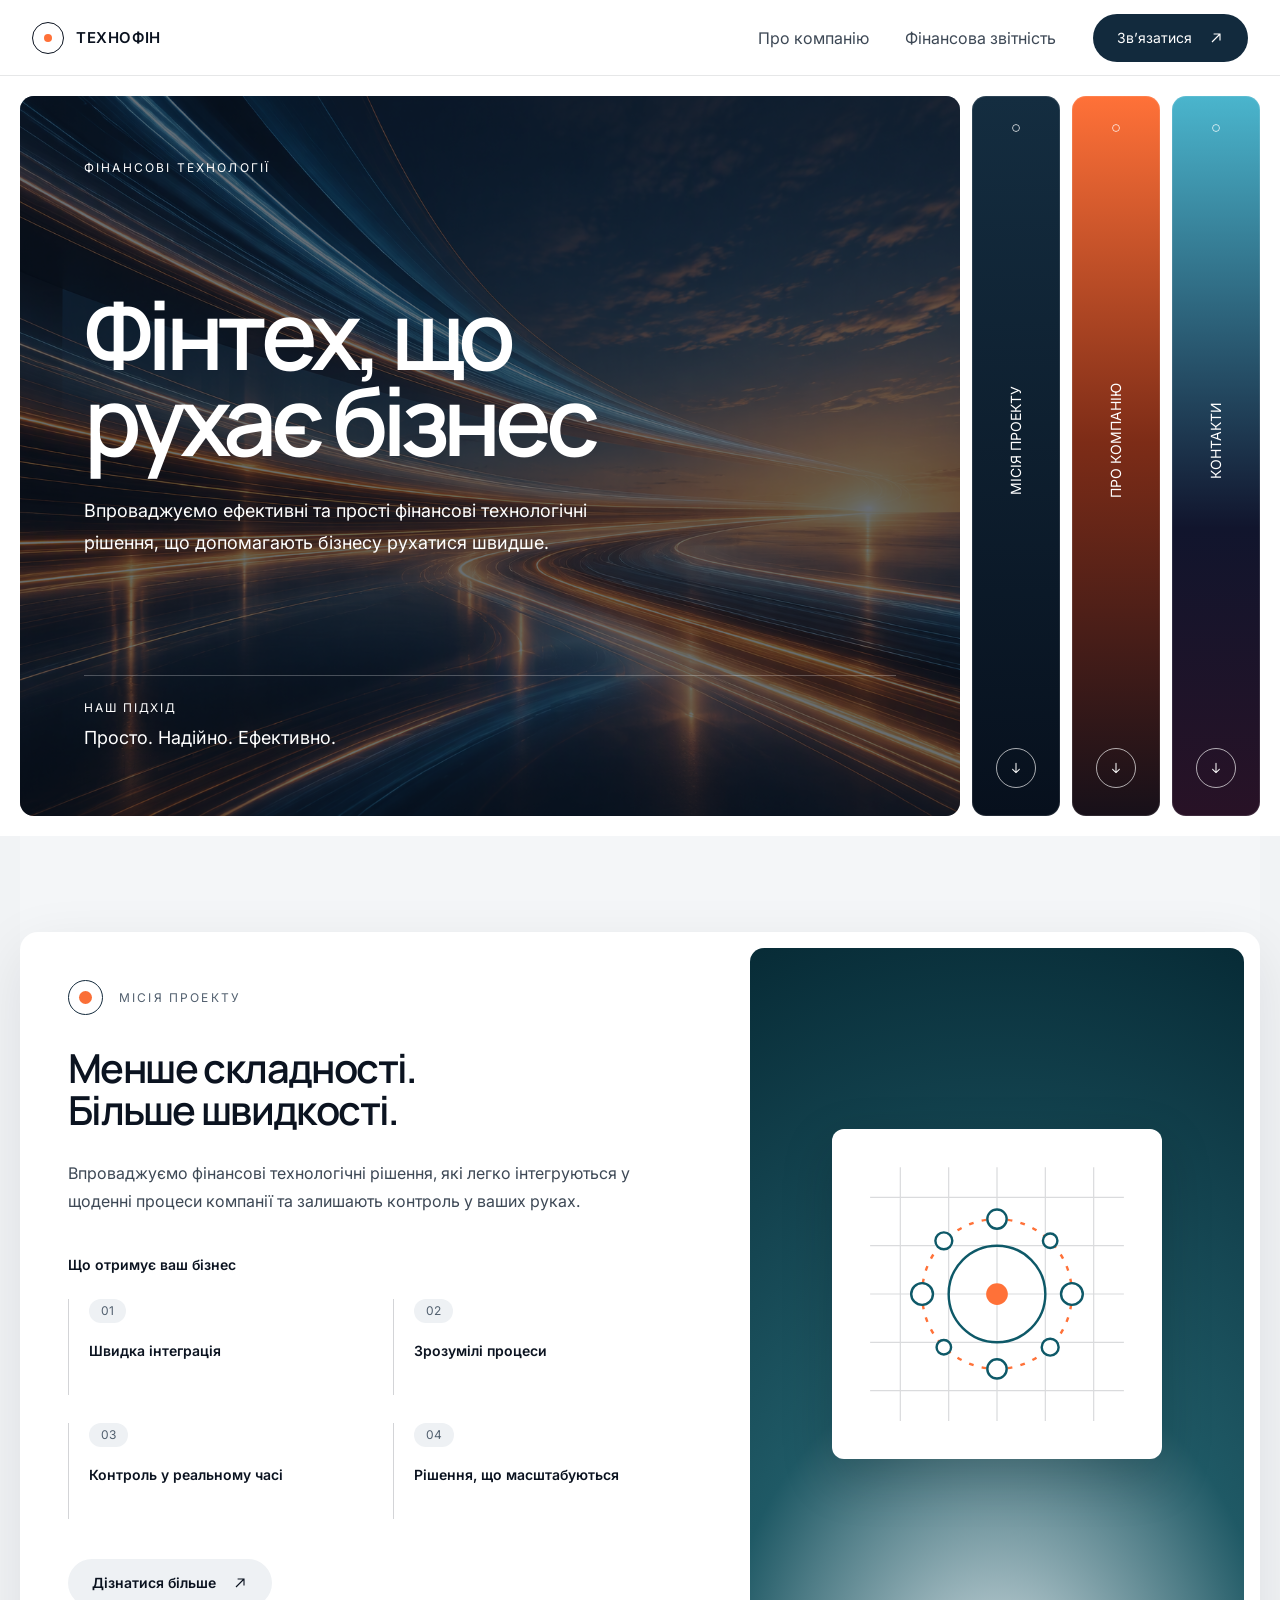
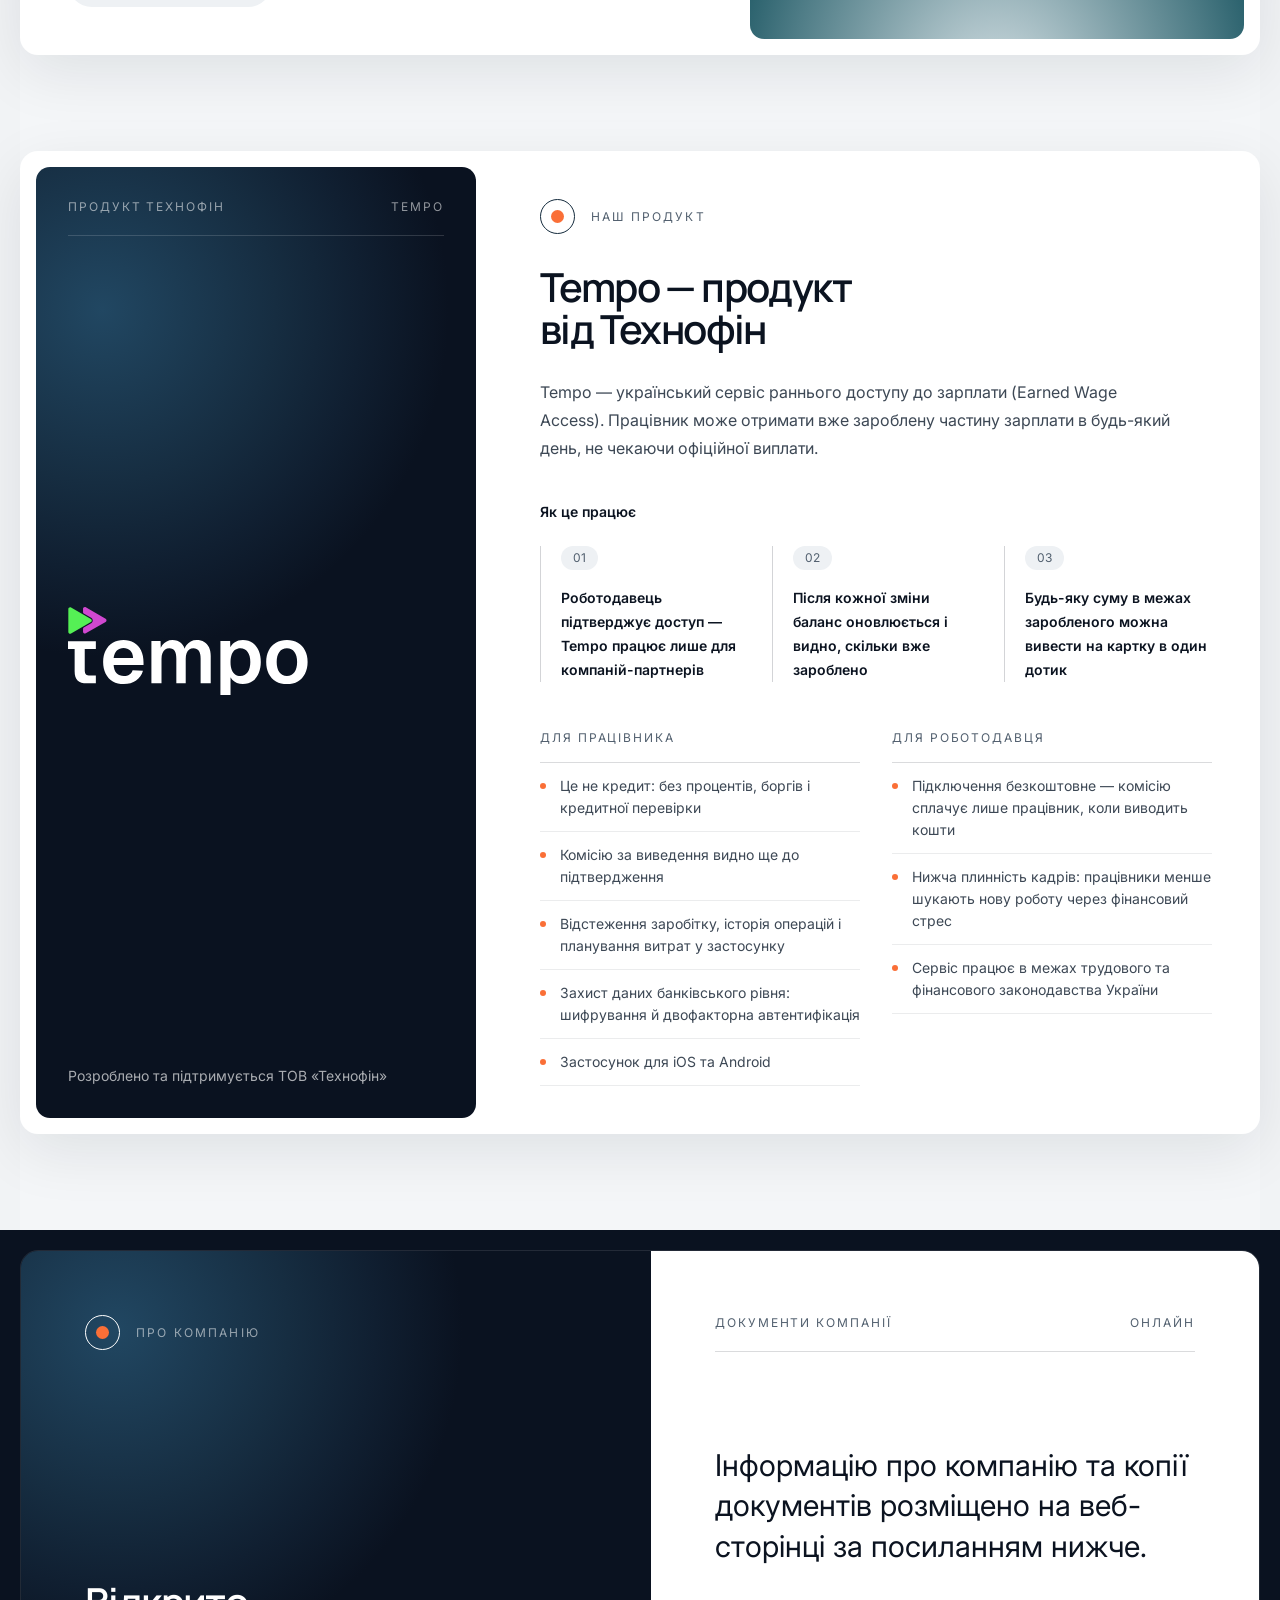
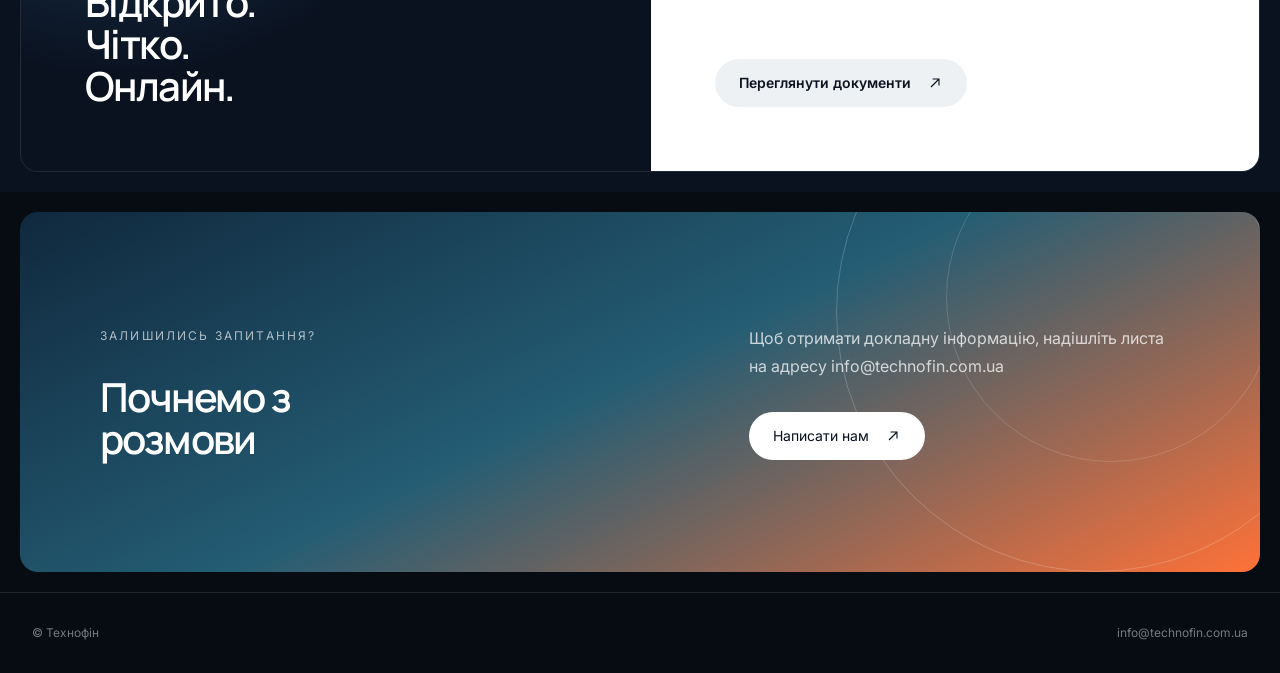
==== commit 32693fc6: "Add «Наш продукт» section with Tempo between Mission and Company Co-Authored-By: Claude Opus 5.5 <no" ====
--- a/index.html
+++ b/index.html
@@ -6,7 +6,7 @@
 <title>Технофін</title>
 <link rel="preconnect" href="https://fonts.googleapis.com">
 <link href="https://fonts.googleapis.com/css2?family=Inter:wght@400;600&family=Manrope:wght@600&display=swap" rel="stylesheet">
-<link rel="stylesheet" href="styles.css?v=15">
+<link rel="stylesheet" href="styles.css?v=18">
 </head>
 <body>
 
@@ -65,6 +65,49 @@
   </div>
 </section>
 
+<section class="product" id="product">
+  <div class="product__wrap">
+    <div class="product-card">
+      <div class="product-visual">
+        <div class="product-visual__top eyebrow"><span>Продукт Технофін</span><span>Tempo</span></div>
+        <img class="product-visual__logo" src="assets/tempo-logo.svg" alt="Tempo">
+        <div class="product-visual__note">Розроблено та підтримується ТОВ «Технофін»</div>
+      </div>
+      <div class="product-content">
+        <div class="section-label"><img src="assets/label-mission.svg" alt=""><span class="eyebrow">Наш продукт</span></div>
+        <h2 class="display">Tempo — продукт<br>від Технофін</h2>
+        <p class="text">Tempo — український сервіс раннього доступу до зарплати (Earned Wage Access). Працівник може отримати вже зароблену частину зарплати в будь-який день, не чекаючи офіційної виплати.</p>
+        <h3>Як це працює</h3>
+        <div class="benefits product-steps">
+          <div class="feature"><span class="num">01</span><span class="title">Роботодавець підтверджує доступ — Tempo працює лише для компаній-партнерів</span></div>
+          <div class="feature"><span class="num">02</span><span class="title">Після кожної зміни баланс оновлюється і видно, скільки вже зароблено</span></div>
+          <div class="feature"><span class="num">03</span><span class="title">Будь-яку суму в межах заробленого можна вивести на картку в один дотик</span></div>
+        </div>
+        <div class="product-audience">
+          <div class="product-audience__col">
+            <div class="product-audience__head eyebrow">Для працівника</div>
+            <ul>
+              <li>Це не кредит: без процентів, боргів і кредитної перевірки</li>
+              <li>Комісію за виведення видно ще до підтвердження</li>
+              <li>Відстеження заробітку, історія операцій і планування витрат у застосунку</li>
+              <li>Захист даних банківського рівня: шифрування й двофакторна автентифікація</li>
+              <li>Застосунок для iOS та Android</li>
+            </ul>
+          </div>
+          <div class="product-audience__col">
+            <div class="product-audience__head eyebrow">Для роботодавця</div>
+            <ul>
+              <li>Підключення безкоштовне — комісію сплачує лише працівник, коли виводить кошти</li>
+              <li>Нижча плинність кадрів: працівники менше шукають нову роботу через фінансовий стрес</li>
+              <li>Сервіс працює в межах трудового та фінансового законодавства України</li>
+            </ul>
+          </div>
+        </div>
+      </div>
+    </div>
+  </div>
+</section>
+
 <section class="company" id="company">
   <div class="company__box">
     <div class="company__left">
--- a/styles.css
+++ b/styles.css
@@ -109,6 +109,29 @@
   .tile { width: 330px; height: 330px; padding: 20px; background: #fff; border-radius: 12px; box-shadow: 0 18px 50px rgba(1,18,24,.22); }
   .tile img { width: 290px; height: 290px; }
 
+  /* Product (Tempo) */
+  .product { background: #f1f3f5; padding: 0 20px; }
+  .product__wrap { background: #f4f6f8; padding: 0 0 96px; }
+  .product-card { display: flex; background: #fff; border-radius: 18px; box-shadow: 0 18px 60px rgba(11,19,32,.09); overflow: hidden; }
+  .product-visual { width: 440px; flex-shrink: 0; margin: 16px; border-radius: 14px; padding: 32px; min-height: 440px;
+    display: flex; flex-direction: column; justify-content: space-between; align-items: flex-start; color: #fff;
+    background: radial-gradient(circle 693px at 15% 15%, #214762 0%, #162d41 25%, #101f31 37.5%, #0a1220 50%); }
+  .product-visual__top { width: 100%; display: flex; justify-content: space-between; padding-bottom: 20px; border-bottom: 1px solid rgba(255,255,255,.15); color: rgba(255,255,255,.55); letter-spacing: 1.92px; }
+  .product-visual__logo { width: 240px; height: auto; }
+  .product-visual__note { font-size: 14px; line-height: 20px; color: rgba(255,255,255,.65); }
+  .product-content { flex: 1; padding: 48px; display: flex; flex-direction: column; justify-content: center; }
+  .product-content .display { margin-top: 32px; }
+  .product-content .text { margin-top: 28px; max-width: 560px; font-size: 16px; line-height: 28px; color: var(--body); }
+  .product-content .text { max-width: 640px; }
+  .product-content h3 { margin-top: 40px; font-size: 14px; line-height: 20px; font-weight: 600; }
+  .product-content .benefits { margin-top: 24px; grid-template-columns: repeat(3, minmax(0, 1fr)); gap: 28px 24px; }
+  .product-steps .title { max-width: none; }
+  .product-audience { margin-top: 48px; display: grid; grid-template-columns: repeat(2, minmax(0, 1fr)); gap: 32px; }
+  .product-audience__head { padding-bottom: 16px; border-bottom: 1px solid rgba(11,19,32,.15); color: var(--muted); letter-spacing: 1.92px; }
+  .product-audience ul { list-style: none; margin: 0; padding: 0; }
+  .product-audience li { position: relative; padding: 12px 0 12px 20px; border-bottom: 1px solid rgba(11,19,32,.08); font-size: 14px; line-height: 22px; color: var(--body); }
+  .product-audience li::before { content: ""; position: absolute; left: 0; top: 20px; width: 6px; height: 6px; border-radius: 50%; background: #FA6F37; }
+
   /* Company */
   .company { background: #0a1220; padding: 20px; }
   .company__box { display: flex; border: 1px solid rgba(255,255,255,.1); border-radius: 18px; overflow: hidden; }
@@ -143,6 +166,8 @@
     .mission-content { width: 55%; }
     .benefits { grid-template-columns: repeat(2, minmax(0, 1fr)); }
     .company__left { width: 45%; }
+    .product-visual { width: 32%; }
+    .product-content { padding: 40px; }
     .company__right p.big { font-size: 24px; }
     .contact-card { padding: 80px 48px; }
     .contact-right { width: 360px; }
@@ -161,6 +186,10 @@
     .mission-card { flex-direction: column; }
     .mission-content { width: 100%; }
     .visual { min-height: 420px; }
+    .product-card { flex-direction: column; }
+    .product-visual { width: auto; min-height: 340px; }
+    .product-content { padding: 40px; }
+    .product-audience { grid-template-columns: 1fr; }
     .company__box { flex-direction: column; }
     .company__left { width: 100%; height: auto; min-height: 360px; padding: 40px; gap: 64px; }
     .company__right { padding: 40px; gap: 40px; }
@@ -209,6 +238,16 @@
     .tile { width: 240px; height: 240px; padding: 14px; }
     .tile img { width: 212px; height: 212px; }
 
+    .product { padding: 0 12px; }
+    .product__wrap { padding: 0 0 48px; }
+    .product-visual { margin: 12px; padding: 24px; min-height: 280px; }
+    .product-visual__logo { width: 180px; }
+    .product-visual__top { letter-spacing: 1.2px; }
+    .product-content { padding: 24px; }
+    .product-content .display { margin-top: 24px; }
+    .product-content .benefits { grid-template-columns: 1fr; gap: 20px; }
+    .product-audience { margin-top: 40px; }
+
     .company, .contact { padding: 12px; }
     .company__left { padding: 24px; min-height: 280px; }
     .company__right { padding: 24px; }
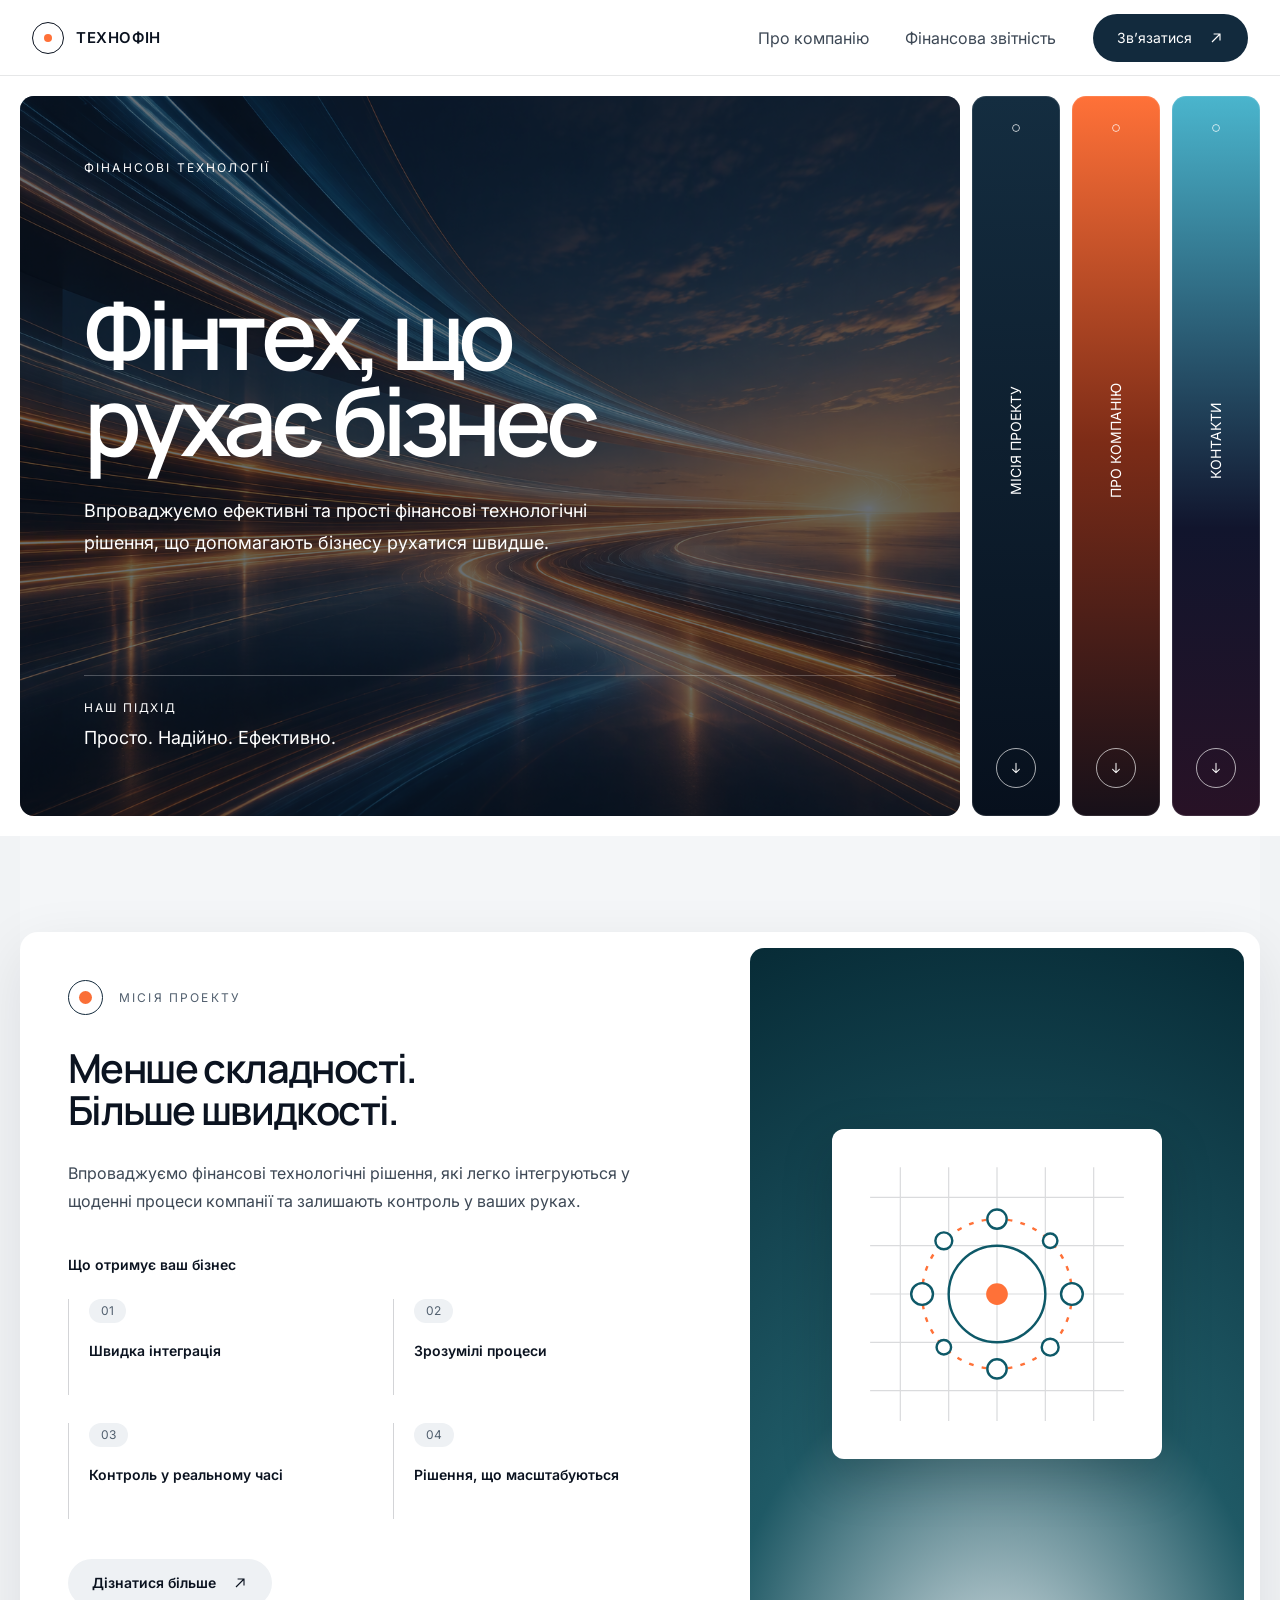
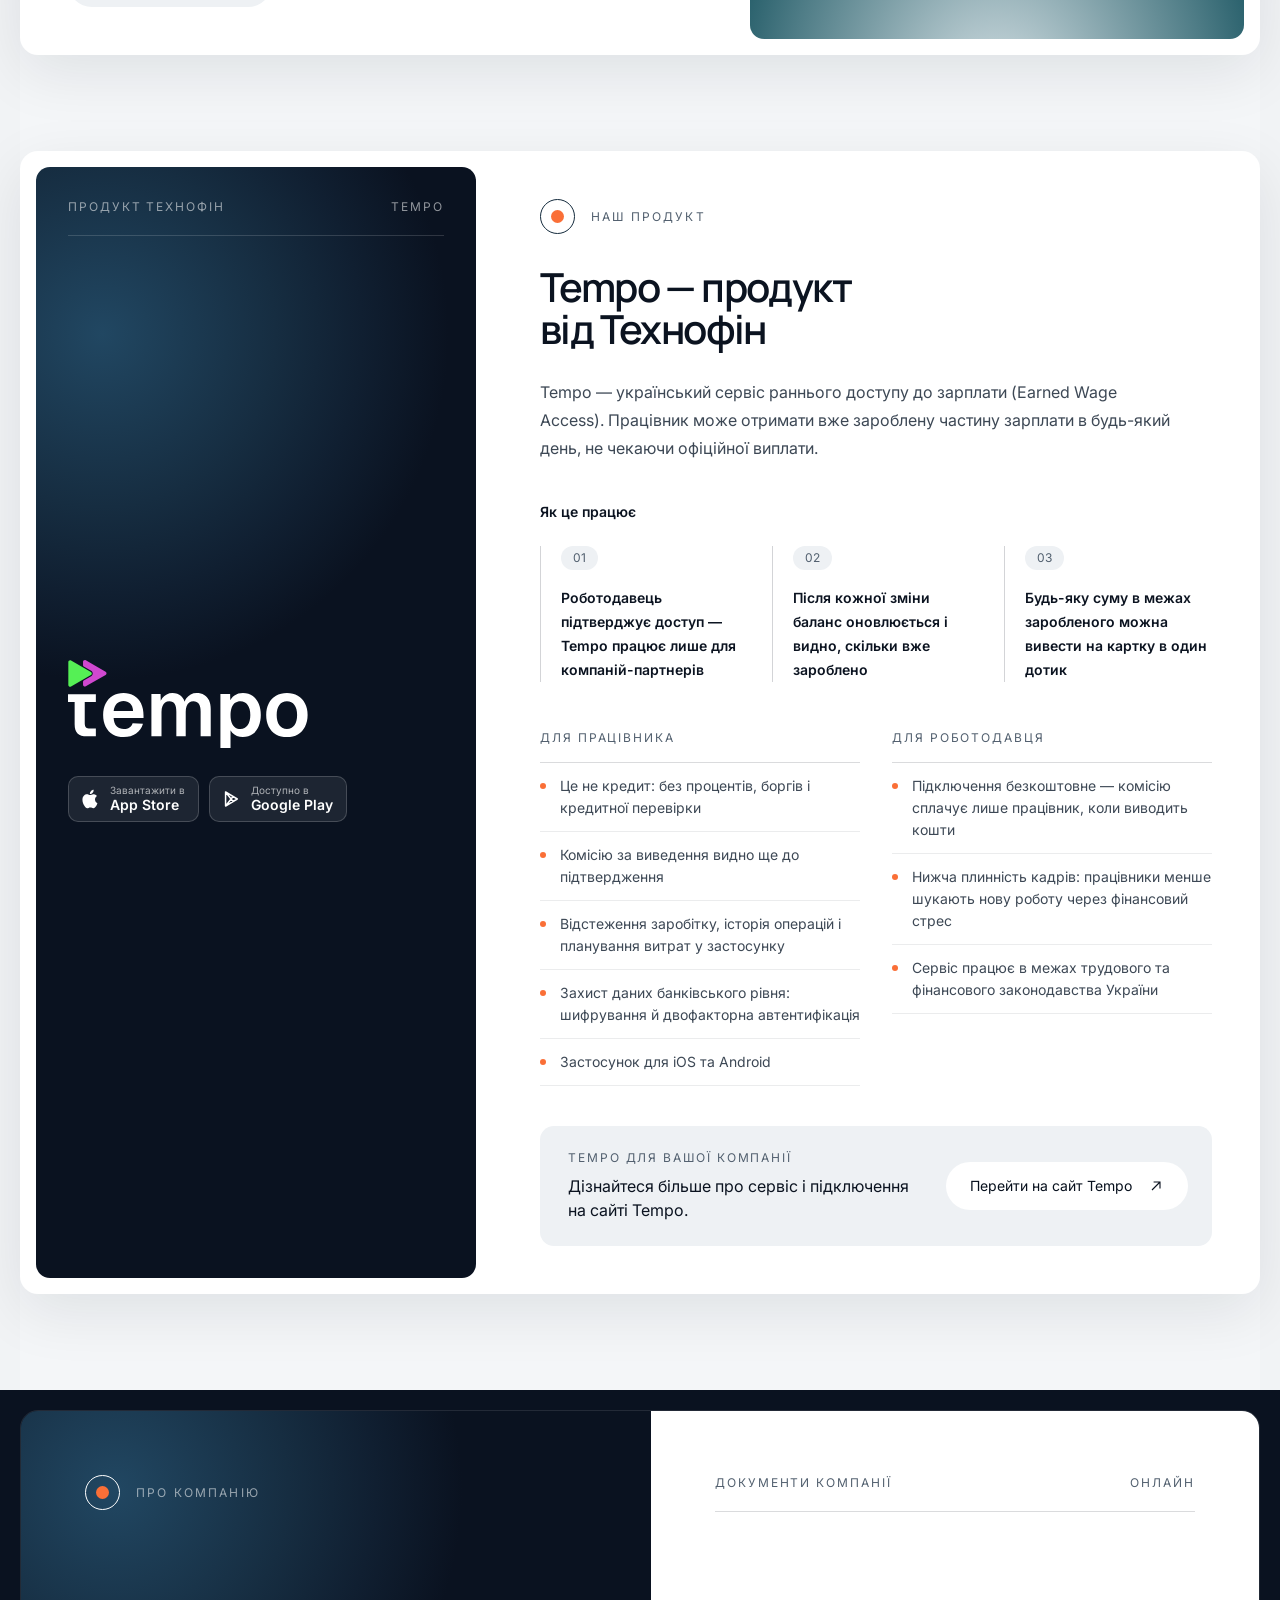
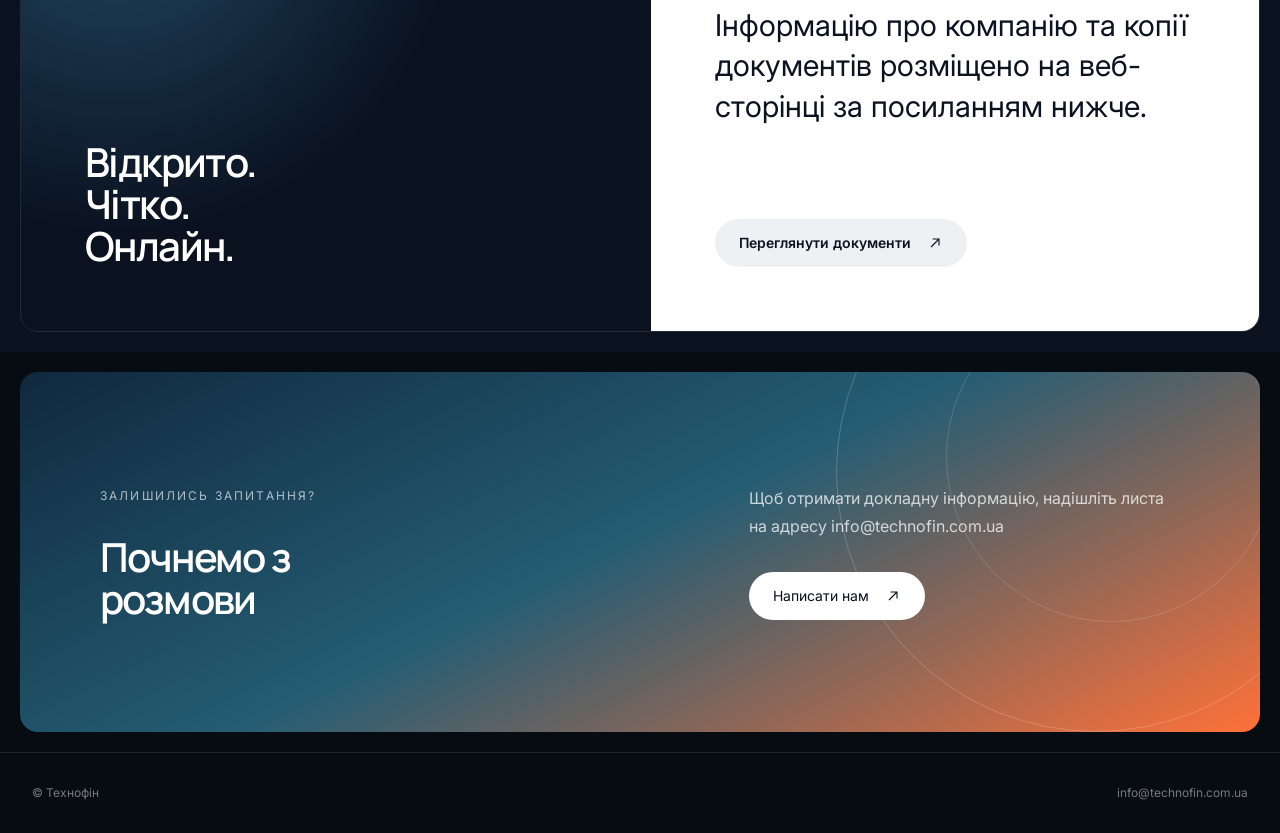
==== commit f5dce1be: "Tempo block: store buttons, Tempo site CTA, remove caption Co-Authored-By: Claude Opus 5.5 <noreply@" ====
--- a/index.html
+++ b/index.html
@@ -6,7 +6,7 @@
 <title>Технофін</title>
 <link rel="preconnect" href="https://fonts.googleapis.com">
 <link href="https://fonts.googleapis.com/css2?family=Inter:wght@400;600&family=Manrope:wght@600&display=swap" rel="stylesheet">
-<link rel="stylesheet" href="styles.css?v=18">
+<link rel="stylesheet" href="styles.css?v=23">
 </head>
 <body>
 
@@ -70,8 +70,19 @@
     <div class="product-card">
       <div class="product-visual">
         <div class="product-visual__top eyebrow"><span>Продукт Технофін</span><span>Tempo</span></div>
-        <img class="product-visual__logo" src="assets/tempo-logo.svg" alt="Tempo">
-        <div class="product-visual__note">Розроблено та підтримується ТОВ «Технофін»</div>
+        <div class="product-visual__brand">
+          <img class="product-visual__logo" src="assets/tempo-logo.svg" alt="Tempo">
+          <div class="stores">
+            <a class="store" href="#" target="_blank" rel="noopener" aria-label="Завантажити Tempo в App Store">
+              <svg viewBox="0 0 24 24" aria-hidden="true"><path fill="currentColor" d="M16.365 1.43c0 1.14-.493 2.27-1.177 3.08-.744.9-1.99 1.57-2.987 1.57-.12 0-.23-.02-.3-.03-.01-.06-.04-.22-.04-.39 0-1.15.572-2.27 1.206-2.98.804-.94 2.142-1.64 3.248-1.68.03.13.05.28.05.43zm4.565 15.71c-.03.07-.463 1.58-1.518 3.12-.945 1.34-1.94 2.71-3.43 2.71-1.517 0-1.9-.88-3.63-.88-1.698 0-2.302.91-3.67.91-1.377 0-2.332-1.26-3.428-2.8-1.287-1.82-2.323-4.63-2.323-7.28 0-4.28 2.797-6.55 5.552-6.55 1.448 0 2.675.95 3.6.95.865 0 2.222-1.01 3.902-1.01.613 0 2.886.06 4.374 2.19-.13.09-2.383 1.37-2.383 4.19 0 3.26 2.854 4.42 2.955 4.45z"/></svg>
+              <span class="store__text"><span class="store__cap">Завантажити в</span><span class="store__name">App Store</span></span>
+            </a>
+            <a class="store" href="#" target="_blank" rel="noopener" aria-label="Завантажити Tempo в Google Play">
+              <svg viewBox="0 0 24 24" aria-hidden="true"><path fill="none" stroke="currentColor" stroke-width="1.8" stroke-linejoin="round" d="M5.5 3.5v17l14-8.5z M5.5 3.5l9 11.5 M5.5 20.5l9-11.5"/></svg>
+              <span class="store__text"><span class="store__cap">Доступно в</span><span class="store__name">Google Play</span></span>
+            </a>
+          </div>
+        </div>
       </div>
       <div class="product-content">
         <div class="section-label"><img src="assets/label-mission.svg" alt=""><span class="eyebrow">Наш продукт</span></div>
@@ -102,6 +113,13 @@
               <li>Сервіс працює в межах трудового та фінансового законодавства України</li>
             </ul>
           </div>
+        </div>
+        <div class="product-cta">
+          <div class="product-cta__text">
+            <span class="eyebrow">Tempo для вашої компанії</span>
+            <p>Дізнайтеся більше про сервіс і підключення на сайті Tempo.</p>
+          </div>
+          <a class="pill" href="https://mariana392.github.io/tempo-landing/" target="_blank" rel="noopener">Перейти на сайт Tempo <img src="assets/arrow-dark.svg" alt=""></a>
         </div>
       </div>
     </div>
--- a/styles.css
+++ b/styles.css
@@ -117,8 +117,17 @@
     display: flex; flex-direction: column; justify-content: space-between; align-items: flex-start; color: #fff;
     background: radial-gradient(circle 693px at 15% 15%, #214762 0%, #162d41 25%, #101f31 37.5%, #0a1220 50%); }
   .product-visual__top { width: 100%; display: flex; justify-content: space-between; padding-bottom: 20px; border-bottom: 1px solid rgba(255,255,255,.15); color: rgba(255,255,255,.55); letter-spacing: 1.92px; }
+  .product-visual__brand { margin: auto 0; display: flex; flex-direction: column; align-items: flex-start; gap: 28px; }
   .product-visual__logo { width: 240px; height: auto; }
-  .product-visual__note { font-size: 14px; line-height: 20px; color: rgba(255,255,255,.65); }
+  .stores { display: flex; flex-wrap: wrap; gap: 10px; }
+  .store { display: inline-flex; align-items: center; gap: 10px; padding: 8px 14px 8px 12px; border-radius: 10px; color: #fff;
+    background: rgba(255,255,255,.08); box-shadow: inset 0 0 0 1px rgba(255,255,255,.18); transition: transform .25s var(--cursor-ease, ease), box-shadow .25s, background .25s; }
+  .store svg { width: 20px; height: 20px; flex-shrink: 0; }
+  .store__text { display: flex; flex-direction: column; }
+  .store__cap { font-size: 10px; line-height: 12px; color: rgba(255,255,255,.65); }
+  .store__name { font-size: 14px; line-height: 18px; font-weight: 600; }
+  .store:hover { transform: translateY(-2px); box-shadow: inset 0 0 0 1px rgba(255,255,255,.3), 0 10px 24px rgba(0,0,0,.25); }
+  @media (prefers-reduced-motion: reduce) { .store { transition: none; } .store:hover { transform: none; } }
   .product-content { flex: 1; padding: 48px; display: flex; flex-direction: column; justify-content: center; }
   .product-content .display { margin-top: 32px; }
   .product-content .text { margin-top: 28px; max-width: 560px; font-size: 16px; line-height: 28px; color: var(--body); }
@@ -126,6 +135,11 @@
   .product-content h3 { margin-top: 40px; font-size: 14px; line-height: 20px; font-weight: 600; }
   .product-content .benefits { margin-top: 24px; grid-template-columns: repeat(3, minmax(0, 1fr)); gap: 28px 24px; }
   .product-steps .title { max-width: none; }
+  .product-cta { margin-top: 40px; padding: 24px 24px 24px 28px; border-radius: 14px; background: var(--soft); display: flex; align-items: center; justify-content: space-between; gap: 24px; }
+  .product-cta__text { display: flex; flex-direction: column; gap: 8px; }
+  .product-cta .eyebrow { color: var(--muted); letter-spacing: 1.92px; }
+  .product-cta p { font-size: 16px; line-height: 24px; color: var(--ink); }
+  .product-cta .pill { flex-shrink: 0; }
   .product-audience { margin-top: 48px; display: grid; grid-template-columns: repeat(2, minmax(0, 1fr)); gap: 32px; }
   .product-audience__head { padding-bottom: 16px; border-bottom: 1px solid rgba(11,19,32,.15); color: var(--muted); letter-spacing: 1.92px; }
   .product-audience ul { list-style: none; margin: 0; padding: 0; }
@@ -247,6 +261,7 @@
     .product-content .display { margin-top: 24px; }
     .product-content .benefits { grid-template-columns: 1fr; gap: 20px; }
     .product-audience { margin-top: 40px; }
+    .product-cta { flex-direction: column; align-items: flex-start; padding: 20px; }
 
     .company, .contact { padding: 12px; }
     .company__left { padding: 24px; min-height: 280px; }
